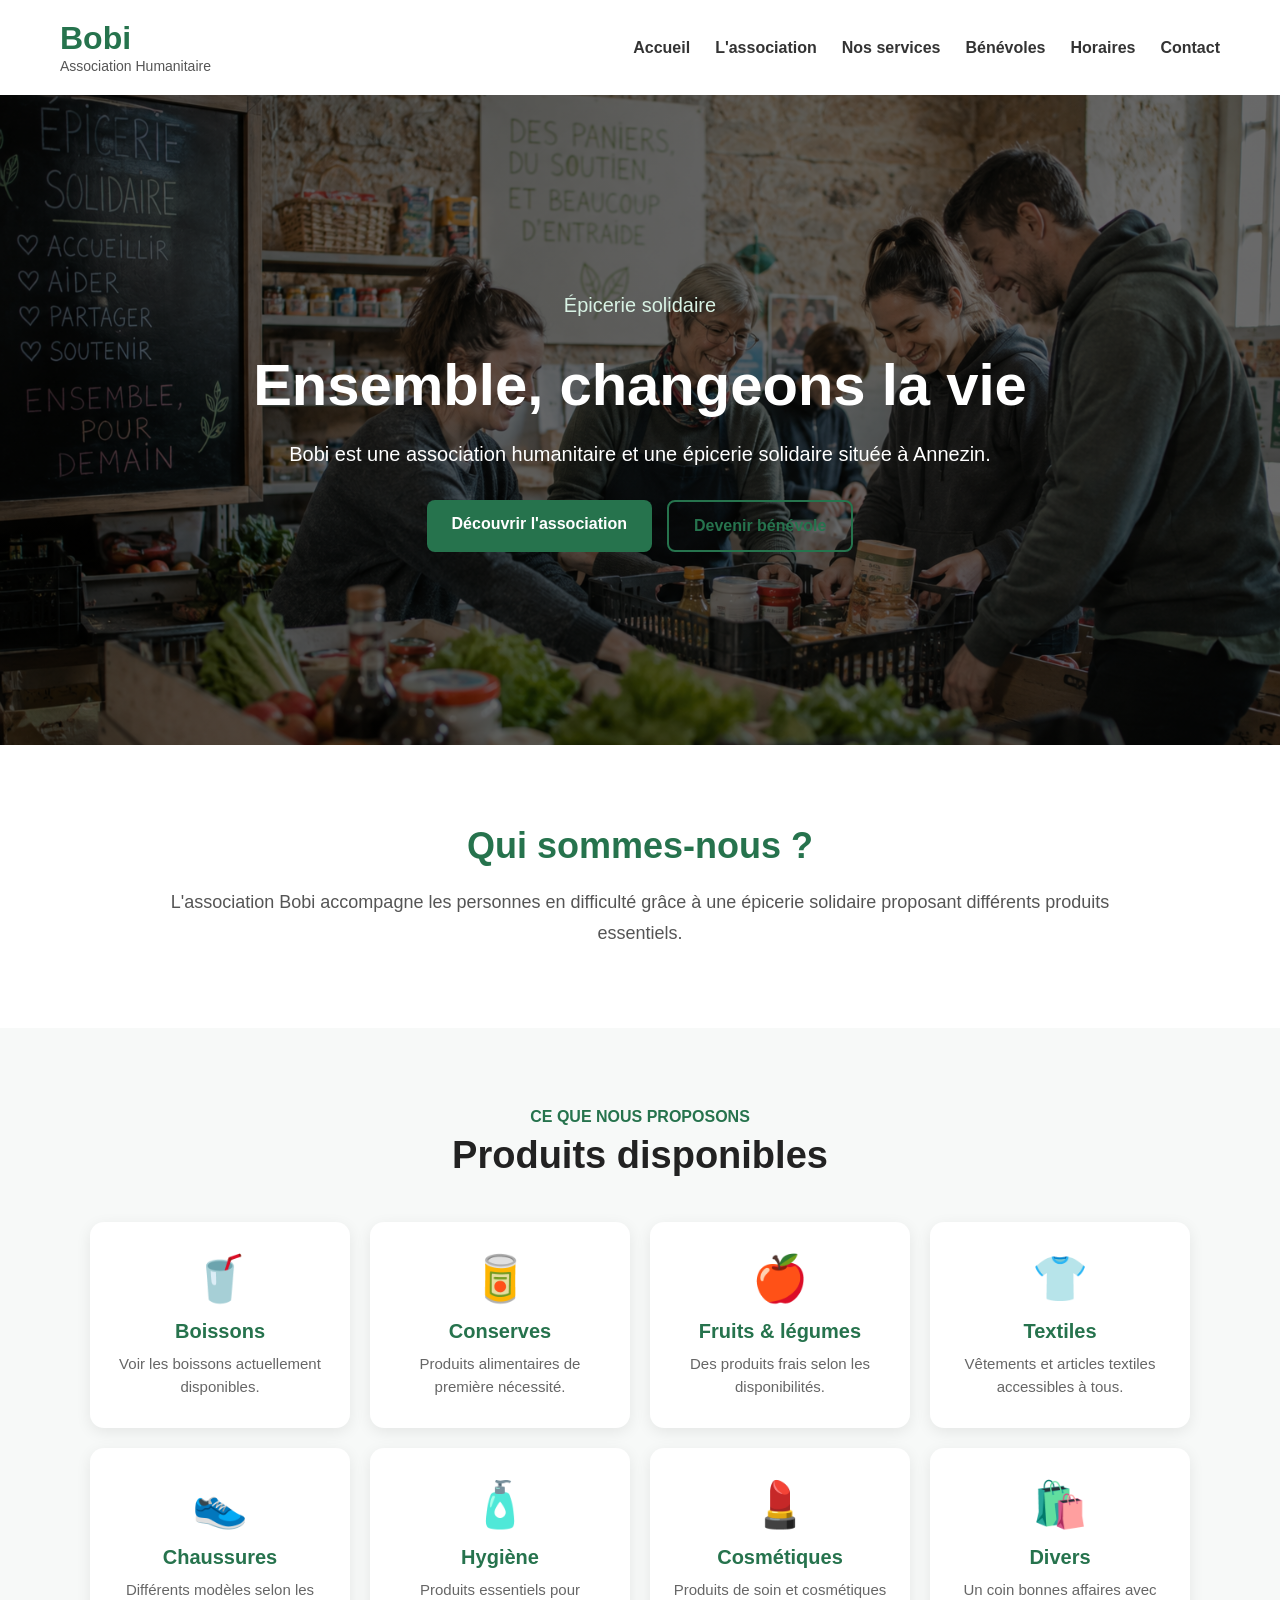
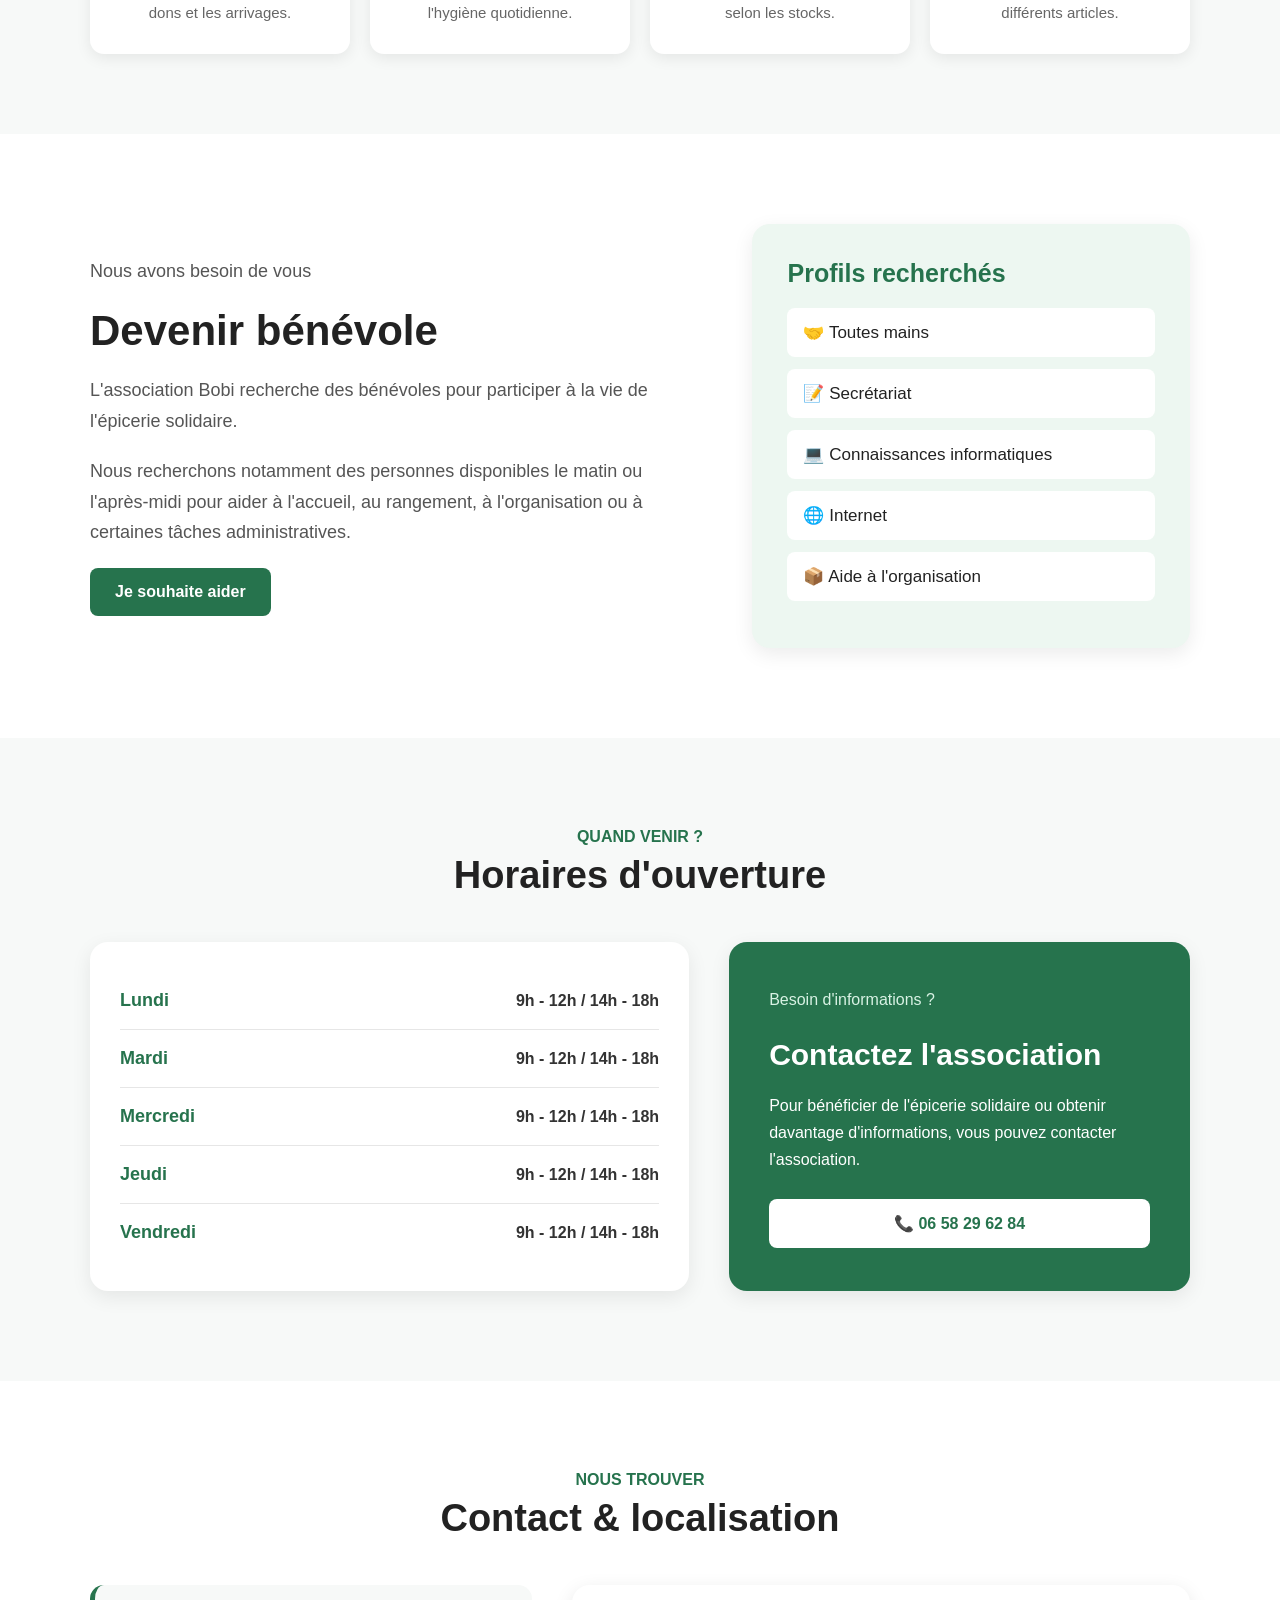
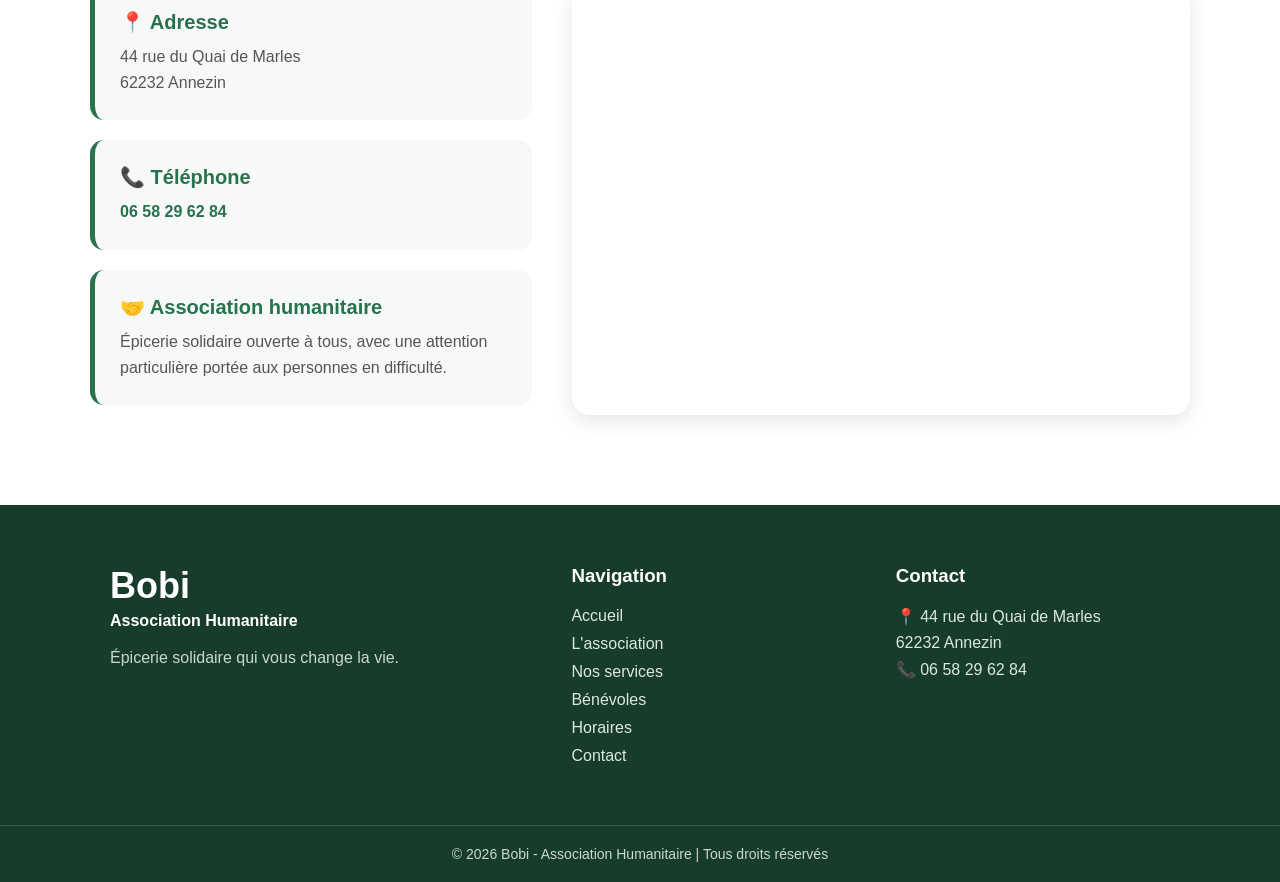
==== index.html @ 89bdec0e "Premiere version du site Bobi" ====
<!DOCTYPE html>
<html lang="fr">

<head>
    <meta charset="UTF-8">
    <meta name="viewport" content="width=device-width, initial-scale=1.0">

    <title>Bobi - Association Humanitaire</title>

    <link rel="stylesheet" href="style.css">
</head>

<body>

    <!-- BARRE DE NAVIGATION -->
    <header>

        <nav class="navbar">

    <div class="logo">
        <h1>Bobi</h1>
        <span>Association Humanitaire</span>
    </div>

    <button class="menu-toggle" id="menu-toggle">
        ☰
    </button>

    <ul class="nav-links" id="nav-links">
        <li><a href="#accueil">Accueil</a></li>
        <li><a href="#association">L'association</a></li>
        <li><a href="#services">Nos services</a></li>
        <li><a href="#benevoles">Bénévoles</a></li>
        <li><a href="#horaires">Horaires</a></li>
        <li><a href="#contact">Contact</a></li>
    </ul>

</nav>

    </header>


    <!-- PAGE D'ACCUEIL -->
    <section id="accueil" class="hero">

        <div class="hero-content">

            <p class="petit-titre">
                Épicerie solidaire
            </p>

            <h2>
                Ensemble, changeons la vie
            </h2>

            <p>
                Bobi est une association humanitaire et une épicerie solidaire
                située à Annezin.
            </p>

            <div class="hero-buttons">

                <a href="#association" class="btn btn-primary">
                    Découvrir l'association
                </a>

                <a href="#benevoles" class="btn btn-secondary">
                    Devenir bénévole
                </a>

            </div>

        </div>

    </section>


    <!-- PRESENTATION -->
    <section id="association" class="section">

        <h2>Qui sommes-nous ?</h2>

        <p>
            L'association Bobi accompagne les personnes en difficulté grâce
            à une épicerie solidaire proposant différents produits essentiels.
        </p>

    </section>
<!-- SERVICES -->
<section id="services" class="services">

    <div class="section-title">
        <p>Ce que nous proposons</p>
        <h2>Produits disponibles</h2>
    </div>

    <div class="services-grid">

        <a href="boissons.html" class="service-card service-link">
    <div class="service-icon">🥤</div>
    <h3>Boissons</h3>
    <p>Voir les boissons actuellement disponibles.</p>
</a>
        <div class="service-card">
            <div class="service-icon">🥫</div>
            <h3>Conserves</h3>
            <p>Produits alimentaires de première nécessité.</p>
        </div>

        <div class="service-card">
            <div class="service-icon">🍎</div>
            <h3>Fruits & légumes</h3>
            <p>Des produits frais selon les disponibilités.</p>
        </div>

        <div class="service-card">
            <div class="service-icon">👕</div>
            <h3>Textiles</h3>
            <p>Vêtements et articles textiles accessibles à tous.</p>
        </div>

        <div class="service-card">
            <div class="service-icon">👟</div>
            <h3>Chaussures</h3>
            <p>Différents modèles selon les dons et les arrivages.</p>
        </div>

        <div class="service-card">
            <div class="service-icon">🧴</div>
            <h3>Hygiène</h3>
            <p>Produits essentiels pour l'hygiène quotidienne.</p>
        </div>

        <div class="service-card">
            <div class="service-icon">💄</div>
            <h3>Cosmétiques</h3>
            <p>Produits de soin et cosmétiques selon les stocks.</p>
        </div>

        <div class="service-card">
            <div class="service-icon">🛍️</div>
            <h3>Divers</h3>
            <p>Un coin bonnes affaires avec différents articles.</p>
        </div>

    </div>

</section>
<!-- BENEVOLES -->
<section id="benevoles" class="benevoles">

    <div class="benevoles-content">

        <div class="benevoles-text">
            <p class="petit-titre">Nous avons besoin de vous</p>

            <h2>Devenir bénévole</h2>

            <p>
                L'association Bobi recherche des bénévoles pour participer
                à la vie de l'épicerie solidaire.
            </p>

            <p>
                Nous recherchons notamment des personnes disponibles le matin
                ou l'après-midi pour aider à l'accueil, au rangement,
                à l'organisation ou à certaines tâches administratives.
            </p>

            <a href="#contact" class="btn btn-primary">
                Je souhaite aider
            </a>
        </div>

        <div class="benevoles-box">
            <h3>Profils recherchés</h3>

            <ul>
                <li>🤝 Toutes mains</li>
                <li>📝 Secrétariat</li>
                <li>💻 Connaissances informatiques</li>
                <li>🌐 Internet</li>
                <li>📦 Aide à l'organisation</li>
            </ul>
        </div>

    </div>

</section>
<!-- HORAIRES -->
<section id="horaires" class="horaires">

    <div class="section-title">
        <p>Quand venir ?</p>
        <h2>Horaires d'ouverture</h2>
    </div>

    <div class="horaires-container">

        <div class="horaires-card">

            <div class="horaire-ligne">
                <span>Lundi</span>
                <strong>9h - 12h / 14h - 18h</strong>
            </div>

            <div class="horaire-ligne">
                <span>Mardi</span>
                <strong>9h - 12h / 14h - 18h</strong>
            </div>

            <div class="horaire-ligne">
                <span>Mercredi</span>
                <strong>9h - 12h / 14h - 18h</strong>
            </div>

            <div class="horaire-ligne">
                <span>Jeudi</span>
                <strong>9h - 12h / 14h - 18h</strong>
            </div>

            <div class="horaire-ligne">
                <span>Vendredi</span>
                <strong>9h - 12h / 14h - 18h</strong>
            </div>

        </div>


        <div class="rdv-card">

            <p class="petit-titre">Besoin d'informations ?</p>

            <h3>Contactez l'association</h3>

            <p>
                Pour bénéficier de l'épicerie solidaire ou obtenir
                davantage d'informations, vous pouvez contacter l'association.
            </p>

            <a href="tel:0658296284" class="btn btn-primary">
                📞 06 58 29 62 84
            </a>

        </div>

    </div>

</section>
<!-- CONTACT / LOCALISATION -->
<section id="contact" class="contact">

    <div class="section-title">
        <p>Nous trouver</p>
        <h2>Contact & localisation</h2>
    </div>

    <div class="contact-container">

        <div class="contact-infos">

            <div class="contact-item">
                <h3>📍 Adresse</h3>
                <p>
                    44 rue du Quai de Marles<br>
                    62232 Annezin
                </p>
            </div>

            <div class="contact-item">
                <h3>📞 Téléphone</h3>
                <p>
                    <a href="tel:0658296284">
                        06 58 29 62 84
                    </a>
                </p>
            </div>

            <div class="contact-item">
                <h3>🤝 Association humanitaire</h3>
                <p>
                    Épicerie solidaire ouverte à tous,
                    avec une attention particulière portée
                    aux personnes en difficulté.
                </p>
            </div>

        </div>


        <div class="map-container">

            <iframe
                src="https://www.google.com/maps?q=44+rue+du+Quai+de+Marles+62232+Annezin&output=embed"
                width="100%"
                height="100%"
                style="border:0;"
                allowfullscreen=""
                loading="lazy">
            </iframe>

        </div>

    </div>

</section>
<!-- FOOTER -->
<footer class="footer">

    <div class="footer-container">

        <div class="footer-logo">
            <h2>Bobi</h2>
            <p>Association Humanitaire</p>
            <span>Épicerie solidaire qui vous change la vie.</span>
        </div>

        <div class="footer-links">
            <h3>Navigation</h3>

            <a href="#accueil">Accueil</a>
            <a href="#association">L'association</a>
            <a href="#services">Nos services</a>
            <a href="#benevoles">Bénévoles</a>
            <a href="#horaires">Horaires</a>
            <a href="#contact">Contact</a>
        </div>

        <div class="footer-contact">
            <h3>Contact</h3>

            <p>📍 44 rue du Quai de Marles</p>
            <p>62232 Annezin</p>

            <a href="tel:0658296284">
                📞 06 58 29 62 84
            </a>
        </div>

    </div>

    <div class="footer-bottom">
        <p>© 2026 Bobi - Association Humanitaire | Tous droits réservés</p>
    </div>

</footer>

    <script src="script.js"></script>

</body>

</html>
---- style.css ----
/* On retire les marges par défaut du navigateur */
* {
    margin: 0;
    padding: 0;
    box-sizing: border-box;
}


/* STYLE GENERAL */
body {
    font-family: Arial, sans-serif;
    background-color: #ffffff;
    color: #222;
}


/* =========================
   BARRE DE NAVIGATION
========================= */

header {
    background-color: white;
    box-shadow: 0 2px 10px rgba(0, 0, 0, 0.1);
}

.navbar {
    max-width: 1200px;
    margin: auto;

    display: flex;
    justify-content: space-between;
    align-items: center;

    padding: 20px;
}


/* LOGO */

.logo h1 {
    color: #26734d;
    font-size: 32px;
}

.logo span {
    font-size: 14px;
    color: #555;
}


/* MENU */

.nav-links {
    display: flex;
    list-style: none;
    gap: 25px;
}

.nav-links a {
    text-decoration: none;
    color: #333;
    font-weight: bold;
}

.nav-links a:hover {
    color: #26734d;
}


/* =========================
   ACCUEIL
========================= */

.hero {
    min-height: 650px;

    display: flex;
    justify-content: center;
    align-items: center;

    text-align: center;

    padding: 40px 20px;

    background:
        linear-gradient(
            rgba(0, 0, 0, 0.55),
            rgba(0, 0, 0, 0.55)
        ),
        url("images/accueil.jpg");

    background-size: cover;
    background-position: center;
    background-repeat: no-repeat;

    color: white;
}
.hero-content {
    max-width: 850px;
}

.hero .petit-titre {
    color: #d8f2e4;
}

.hero h2 {
    font-size: 58px;
    margin-bottom: 20px;
    color: white;
}

.hero p {
    font-size: 20px;
    line-height: 1.6;
    margin-bottom: 30px;
    color: white;
}


/* BOUTONS */

.hero-buttons {
    display: flex;
    justify-content: center;
    gap: 15px;
}

.btn {
    display: inline-block;

    padding: 15px 25px;

    text-decoration: none;

    border-radius: 8px;

    font-weight: bold;

    transition: 0.3s;
}

.btn-primary {
    background-color: #26734d;
    color: white;
}

.btn-primary:hover {
    background-color: #185236;
}

.btn-secondary {
    border: 2px solid #26734d;
    color: #26734d;
}

.btn-secondary:hover {
    background-color: #26734d;
    color: white;
}


/* =========================
   SECTIONS
========================= */

.section {
    max-width: 1000px;

    margin: auto;

    padding: 80px 20px;

    text-align: center;
}

.section h2 {
    font-size: 36px;

    color: #26734d;

    margin-bottom: 20px;
}

.section p {
    font-size: 18px;

    line-height: 1.7;

    color: #555;
}
/* =========================
   SERVICES
========================= */

.services {
    background-color: #f7f9f8;
    padding: 80px 20px;
}

.section-title {
    text-align: center;
    margin-bottom: 45px;
}

.section-title p {
    color: #26734d;
    font-weight: bold;
    text-transform: uppercase;
    margin-bottom: 8px;
}

.section-title h2 {
    font-size: 38px;
    color: #222;
}

.services-grid {
    max-width: 1100px;
    margin: auto;

    display: grid;
    grid-template-columns: repeat(4, 1fr);
    gap: 20px;
}

.service-card {
    background-color: white;

    padding: 30px 20px;

    border-radius: 14px;

    text-align: center;

    box-shadow: 0 4px 15px rgba(0, 0, 0, 0.08);

    transition: 0.3s;
}

.service-card:hover {
    transform: translateY(-8px);
    box-shadow: 0 8px 22px rgba(0, 0, 0, 0.12);
}

.service-icon {
    font-size: 45px;
    margin-bottom: 15px;
}

.service-card h3 {
    color: #26734d;
    margin-bottom: 10px;
    font-size: 20px;
}

.service-card p {
    color: #666;
    line-height: 1.5;
    font-size: 15px;
}
/* =========================
   BENEVOLES
========================= */

.benevoles {
    padding: 90px 20px;
    background-color: #ffffff;
}

.benevoles-content {
    max-width: 1100px;
    margin: auto;

    display: grid;
    grid-template-columns: 1.4fr 1fr;
    gap: 50px;

    align-items: center;
}

.benevoles-text h2 {
    font-size: 42px;
    color: #222;

    margin-bottom: 20px;
}

.benevoles-text p {
    color: #555;
    font-size: 18px;
    line-height: 1.7;

    margin-bottom: 20px;
}

.benevoles-box {
    background-color: #edf7f1;

    padding: 35px;

    border-radius: 18px;

    box-shadow: 0 6px 20px rgba(0, 0, 0, 0.08);
}

.benevoles-box h3 {
    color: #26734d;
    font-size: 25px;

    margin-bottom: 20px;
}

.benevoles-box ul {
    list-style: none;
}

.benevoles-box li {
    background-color: white;

    padding: 14px 16px;

    margin-bottom: 12px;

    border-radius: 8px;

    font-size: 17px;
}
/* =========================
   HORAIRES
========================= */

.horaires {
    padding: 90px 20px;
    background-color: #f7f9f8;
}

.horaires-container {
    max-width: 1100px;
    margin: auto;

    display: grid;
    grid-template-columns: 1.3fr 1fr;
    gap: 40px;

    align-items: stretch;
}

.horaires-card {
    background-color: white;
    border-radius: 18px;
    padding: 30px;

    box-shadow: 0 6px 20px rgba(0, 0, 0, 0.08);
}

.horaire-ligne {
    display: flex;
    justify-content: space-between;
    align-items: center;

    padding: 18px 0;

    border-bottom: 1px solid #e6e6e6;
}

.horaire-ligne:last-child {
    border-bottom: none;
}

.horaire-ligne span {
    color: #26734d;
    font-weight: bold;
    font-size: 18px;
}

.horaire-ligne strong {
    color: #333;
}


/* BLOC CONTACT */

.rdv-card {
    background-color: #26734d;
    color: white;

    border-radius: 18px;

    padding: 40px;

    display: flex;
    flex-direction: column;
    justify-content: center;

    box-shadow: 0 6px 20px rgba(0, 0, 0, 0.08);
}

.rdv-card .petit-titre {
    color: #d8f2e4;
}

.rdv-card h3 {
    font-size: 30px;
    margin-bottom: 20px;
}

.rdv-card p {
    line-height: 1.7;
    margin-bottom: 25px;
}

.rdv-card .btn-primary {
    background-color: white;
    color: #26734d;

    text-align: center;
}

.rdv-card .btn-primary:hover {
    background-color: #edf7f1;
}
/* =========================
   CONTACT / LOCALISATION
========================= */

.contact {
    padding: 90px 20px;
    background-color: white;
}

.contact-container {
    max-width: 1100px;
    margin: auto;

    display: grid;
    grid-template-columns: 1fr 1.4fr;
    gap: 40px;
}

.contact-infos {
    display: flex;
    flex-direction: column;
    gap: 20px;
}

.contact-item {
    background-color: #f7f9f8;

    padding: 25px;

    border-radius: 14px;

    border-left: 5px solid #26734d;
}

.contact-item h3 {
    color: #26734d;

    margin-bottom: 10px;

    font-size: 20px;
}

.contact-item p {
    color: #555;

    line-height: 1.6;
}

.contact-item a {
    color: #26734d;

    text-decoration: none;

    font-weight: bold;
}

.contact-item a:hover {
    text-decoration: underline;
}


/* CARTE GOOGLE MAPS */

.map-container {
    min-height: 430px;

    border-radius: 18px;

    overflow: hidden;

    box-shadow: 0 6px 20px rgba(0, 0, 0, 0.1);
}

.map-container iframe {
    display: block;

    width: 100%;
    height: 100%;
}
/* =========================
   FOOTER
========================= */

.footer {
    background-color: #173c2b;
    color: white;

    padding-top: 60px;
}

.footer-container {
    max-width: 1100px;
    margin: auto;

    display: grid;
    grid-template-columns: 1.5fr 1fr 1fr;
    gap: 50px;

    padding: 0 20px 50px;
}

.footer h2 {
    font-size: 36px;
    margin-bottom: 5px;
}

.footer-logo p {
    font-weight: bold;
    margin-bottom: 15px;
}

.footer-logo span {
    color: #c9d8d0;
    line-height: 1.6;
}

.footer h3 {
    margin-bottom: 20px;
}

.footer-links {
    display: flex;
    flex-direction: column;
}

.footer-links a,
.footer-contact a {
    color: #dce8e2;
    text-decoration: none;

    margin-bottom: 10px;
}

.footer-links a:hover,
.footer-contact a:hover {
    color: white;
}

.footer-contact p {
    color: #dce8e2;
    margin-bottom: 8px;
}

.footer-bottom {
    border-top: 1px solid rgba(255, 255, 255, 0.15);

    text-align: center;

    padding: 20px;

    color: #c9d8d0;

    font-size: 14px;
}
/* =========================
   RESPONSIVE TABLETTE
========================= */

@media (max-width: 900px) {

    .navbar {
        flex-direction: column;
        gap: 20px;
    }

    .nav-links {
        flex-wrap: wrap;
        justify-content: center;
    }

    .services-grid {
        grid-template-columns: repeat(2, 1fr);
    }

    .benevoles-content {
        grid-template-columns: 1fr;
    }

    .horaires-container {
        grid-template-columns: 1fr;
    }

    .contact-container {
        grid-template-columns: 1fr;
    }

    .footer-container {
        grid-template-columns: 1fr 1fr;
    }

}
/* =========================
   MENU MOBILE
========================= */

.menu-toggle {
    display: none;
    background: none;
    border: none;
    font-size: 32px;
    color: #26734d;
    cursor: pointer;
}


/* =========================
   RESPONSIVE TELEPHONE
========================= */

@media (max-width: 600px) {

    .navbar {
        padding: 15px;
        flex-direction: row;
        flex-wrap: wrap;
    }

    .logo {
        text-align: left;
    }

    .menu-toggle {
        display: block;
    }

    .nav-links {
        display: none;
        width: 100%;
        flex-direction: column;
        gap: 12px;
        background-color: white;
        padding: 20px 0;
        margin-top: 15px;
        border-top: 1px solid #eeeeee;
    }

    .nav-links.active {
        display: flex;
    }

    .nav-links li {
        text-align: center;
    }

    .nav-links a {
        display: block;
        padding: 10px;
        font-size: 14px;
    }


    /* ACCUEIL */

    .hero {
        min-height: 520px;
    }

    .hero h2 {
        font-size: 38px;
    }

    .hero p {
        font-size: 17px;
    }

    .hero-buttons {
        flex-direction: column;
    }

    .btn {
        width: 100%;
        text-align: center;
    }


    /* TITRES */

    .section-title h2 {
        font-size: 30px;
    }

    .section h2 {
        font-size: 30px;
    }


    /* SERVICES */

    .services-grid {
        grid-template-columns: 1fr;
    }


    /* BENEVOLES */

    .benevoles-text h2 {
        font-size: 32px;
    }


    /* HORAIRES */

    .horaire-ligne {
        flex-direction: column;
        align-items: flex-start;
        gap: 8px;
    }

    .horaires-card {
        padding: 20px;
    }

    .rdv-card {
        padding: 30px 20px;
    }


    /* GOOGLE MAPS */

    .map-container {
        min-height: 350px;
    }


    /* FOOTER */

    .footer-container {
        grid-template-columns: 1fr;
        text-align: center;
    }
}
.service-link {
    text-decoration: none;
    color: inherit;
    cursor: pointer;
}
/* =========================
   CATALOGUE
========================= */

.catalogue {
    min-height: 100vh;
    padding: 70px 20px;
    background-color: #f7f9f8;
}

.catalogue-intro {
    max-width: 700px;
    margin: -20px auto 50px;
    text-align: center;
    color: #666;
    font-size: 17px;
    line-height: 1.6;
}


/* GRILLE DES PRODUITS */

.produits-grid {
    max-width: 1100px;
    margin: auto;

    display: grid;
    grid-template-columns: repeat(3, 1fr);

    gap: 25px;
}


/* CARTE PRODUIT */

.produit-card {
    background-color: white;

    border-radius: 16px;

    overflow: hidden;

    box-shadow: 0 5px 18px rgba(0, 0, 0, 0.08);

    transition: 0.3s;
}

.produit-card:hover {
    transform: translateY(-6px);

    box-shadow: 0 10px 25px rgba(0, 0, 0, 0.13);
}


/* PHOTO */

.produit-card img {
    width: 100%;
    height: 260px;

    object-fit: contain;

    background: white;
}

/* INFORMATIONS */

.produit-content {
    padding: 20px;
}

.produit-content h3 {
    color: #26734d;

    font-size: 22px;

    margin-bottom: 10px;
}

.produit-description {
    color: #666;

    line-height: 1.5;

    margin-bottom: 20px;
}


/* PRIX + STOCK */

.produit-footer {
    display: flex;
    justify-content: space-between;
    align-items: center;

    gap: 10px;
}

.prix {
    font-size: 22px;
    font-weight: bold;

    color: #222;
}

.stock {
    padding: 7px 10px;

    border-radius: 20px;

    font-size: 13px;

    font-weight: bold;
}

.disponible {
    background-color: #e2f5e9;
    color: #26734d;
}


/* TELEPHONE */

@media (max-width: 800px) {

    .produits-grid {
        grid-template-columns: repeat(2, 1fr);
    }

}

@media (max-width: 550px) {

    .produits-grid {
        grid-template-columns: 1fr;
    }

}
/* =========================
   POPUP PRODUIT
========================= */

.modal-produit {
    display: none;

    position: fixed;
    top: 0;
    left: 0;

    width: 100%;
    height: 100%;

    background-color: rgba(0, 0, 0, 0.65);

    z-index: 9999;

    padding: 30px;

    overflow-y: auto;
}

/* Quand JavaScript ajoute "active", la popup apparaît */
.modal-produit.active {
    display: flex;
    justify-content: center;
    align-items: center;
}

.modal-contenu {
    position: relative;

    width: 100%;
    max-width: 900px;

    background-color: white;

    border-radius: 20px;

    padding: 30px;

    display: grid;
    grid-template-columns: 1.2fr 1fr;

    gap: 35px;

    box-shadow: 0 20px 60px rgba(0, 0, 0, 0.25);
}


/* CROIX FERMER */

.modal-fermer {
    position: absolute;

    top: 15px;
    right: 18px;

    width: 40px;
    height: 40px;

    border: none;
    border-radius: 50%;

    background-color: #f1f1f1;

    font-size: 28px;
    cursor: pointer;
}

.modal-fermer:hover {
    background-color: #e1e1e1;
}


/* GRANDE PHOTO */

.modal-image-principale {
    width: 100%;
    height: 420px;

    object-fit: contain;

    background-color: #f7f7f7;

    border-radius: 14px;
}


/* MINIATURES */

.modal-miniatures {
    display: flex;
    gap: 10px;

    margin-top: 15px;
}

.modal-miniatures img {
    width: 80px;
    height: 80px;

    object-fit: cover;

    border-radius: 10px;

    cursor: pointer;

    border: 2px solid transparent;
}

.modal-miniatures img:hover {
    border-color: #26734d;
}


/* INFOS */

.modal-infos {
    display: flex;
    flex-direction: column;

    justify-content: center;
}

.modal-infos h2 {
    font-size: 38px;

    margin-bottom: 15px;
}

.modal-description {
    color: #666;

    font-size: 18px;

    line-height: 1.6;

    margin-bottom: 25px;
}

.modal-prix {
    font-size: 30px;
    font-weight: bold;

    margin-bottom: 20px;
}


/* TELEPHONE */

@media (max-width: 700px) {

    .modal-contenu {
        grid-template-columns: 1fr;
    }

    .modal-image-principale {
        height: 300px;
    }

    .modal-produit.active {
        align-items: flex-start;
    }
}
.produits-grid {
    max-width: 1100px;
    margin: auto;

    display: grid;
    grid-template-columns: repeat(3, 1fr);
    gap: 25px;
}
.produit-card {
    background-color: white;
    border-radius: 16px;
    overflow: hidden;

    box-shadow: 0 5px 18px rgba(0, 0, 0, 0.08);

    transition: 0.3s;
}
.btn-produit {
    width: 100%;
    margin-top: 18px;
    padding: 12px 16px;

    border: none;
    border-radius: 8px;

    background-color: #26734d;
    color: white;

    font-size: 15px;
    font-weight: bold;

    cursor: pointer;
}

.btn-produit:hover {
    background-color: #185236;
}
.produit-card > img {
    width: 100%;
    height: 260px;
    object-fit: contain;
    background-color: #f7f7f7;
}
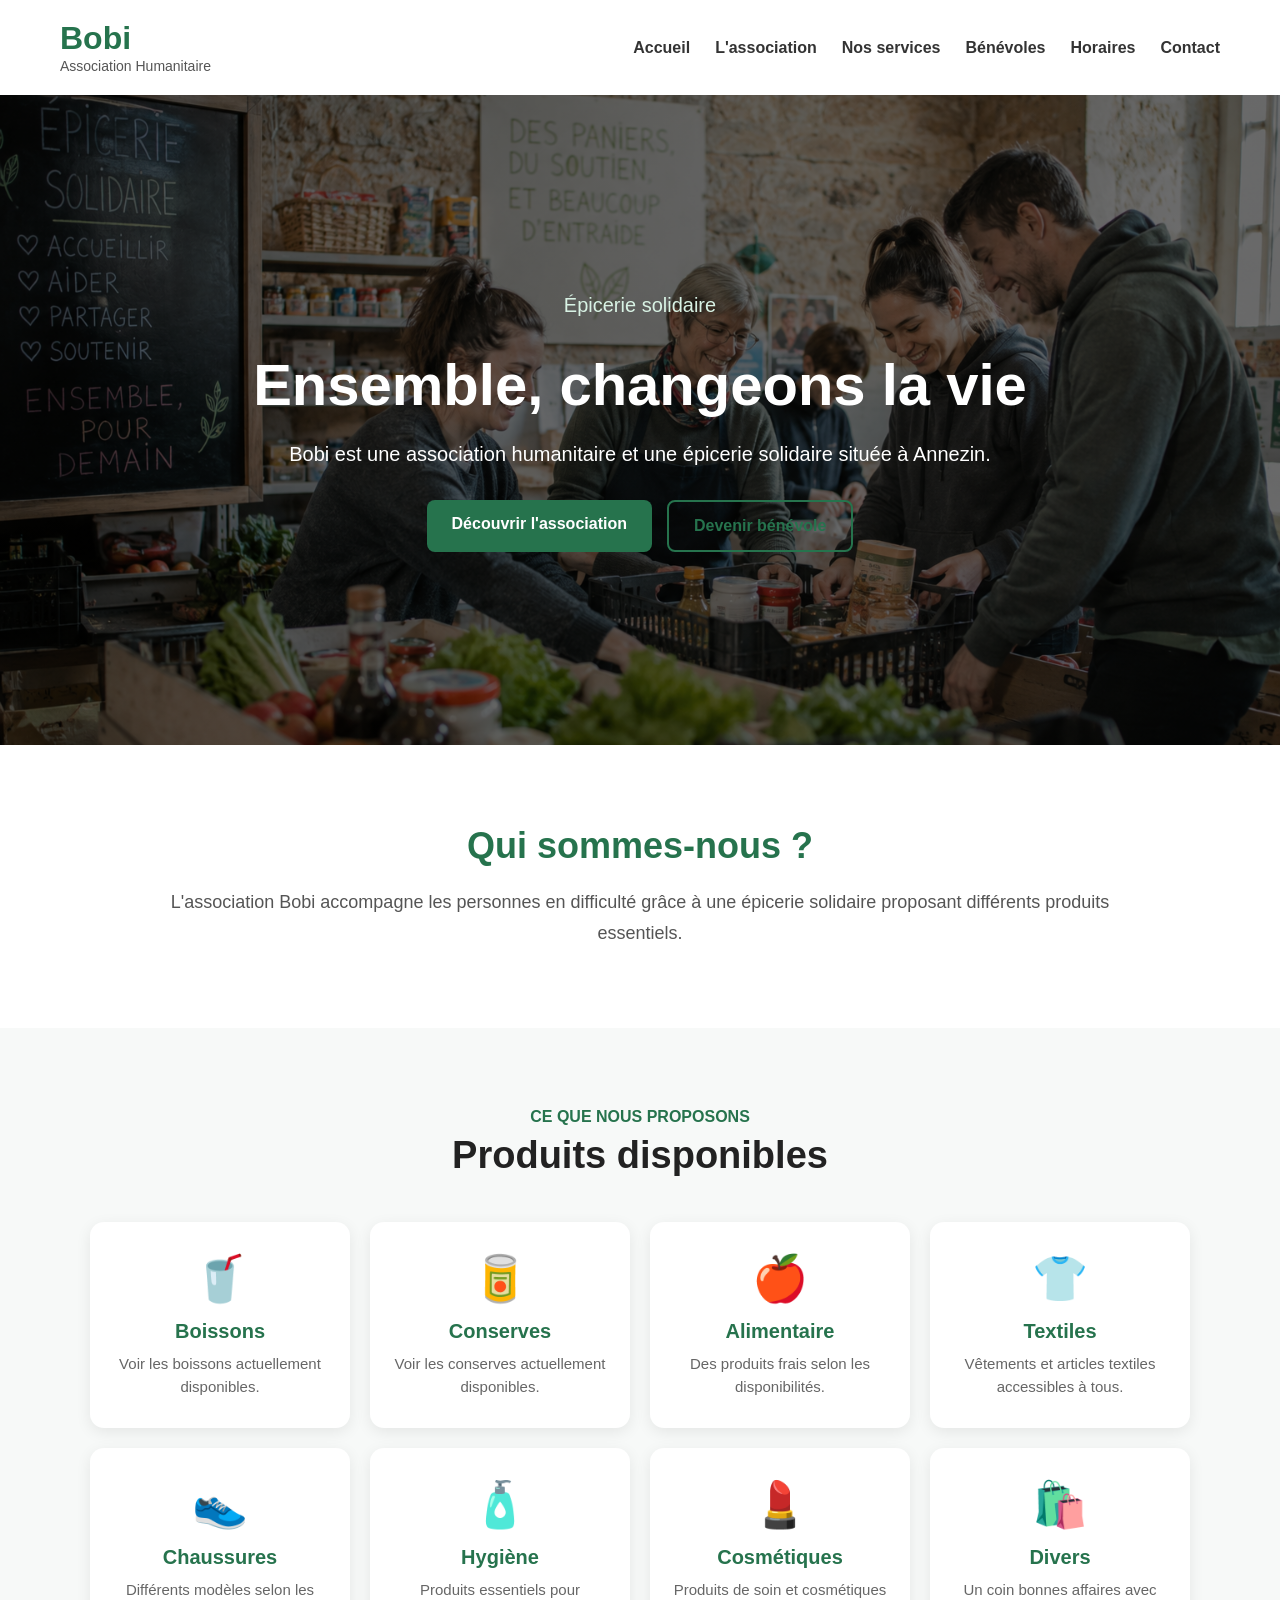
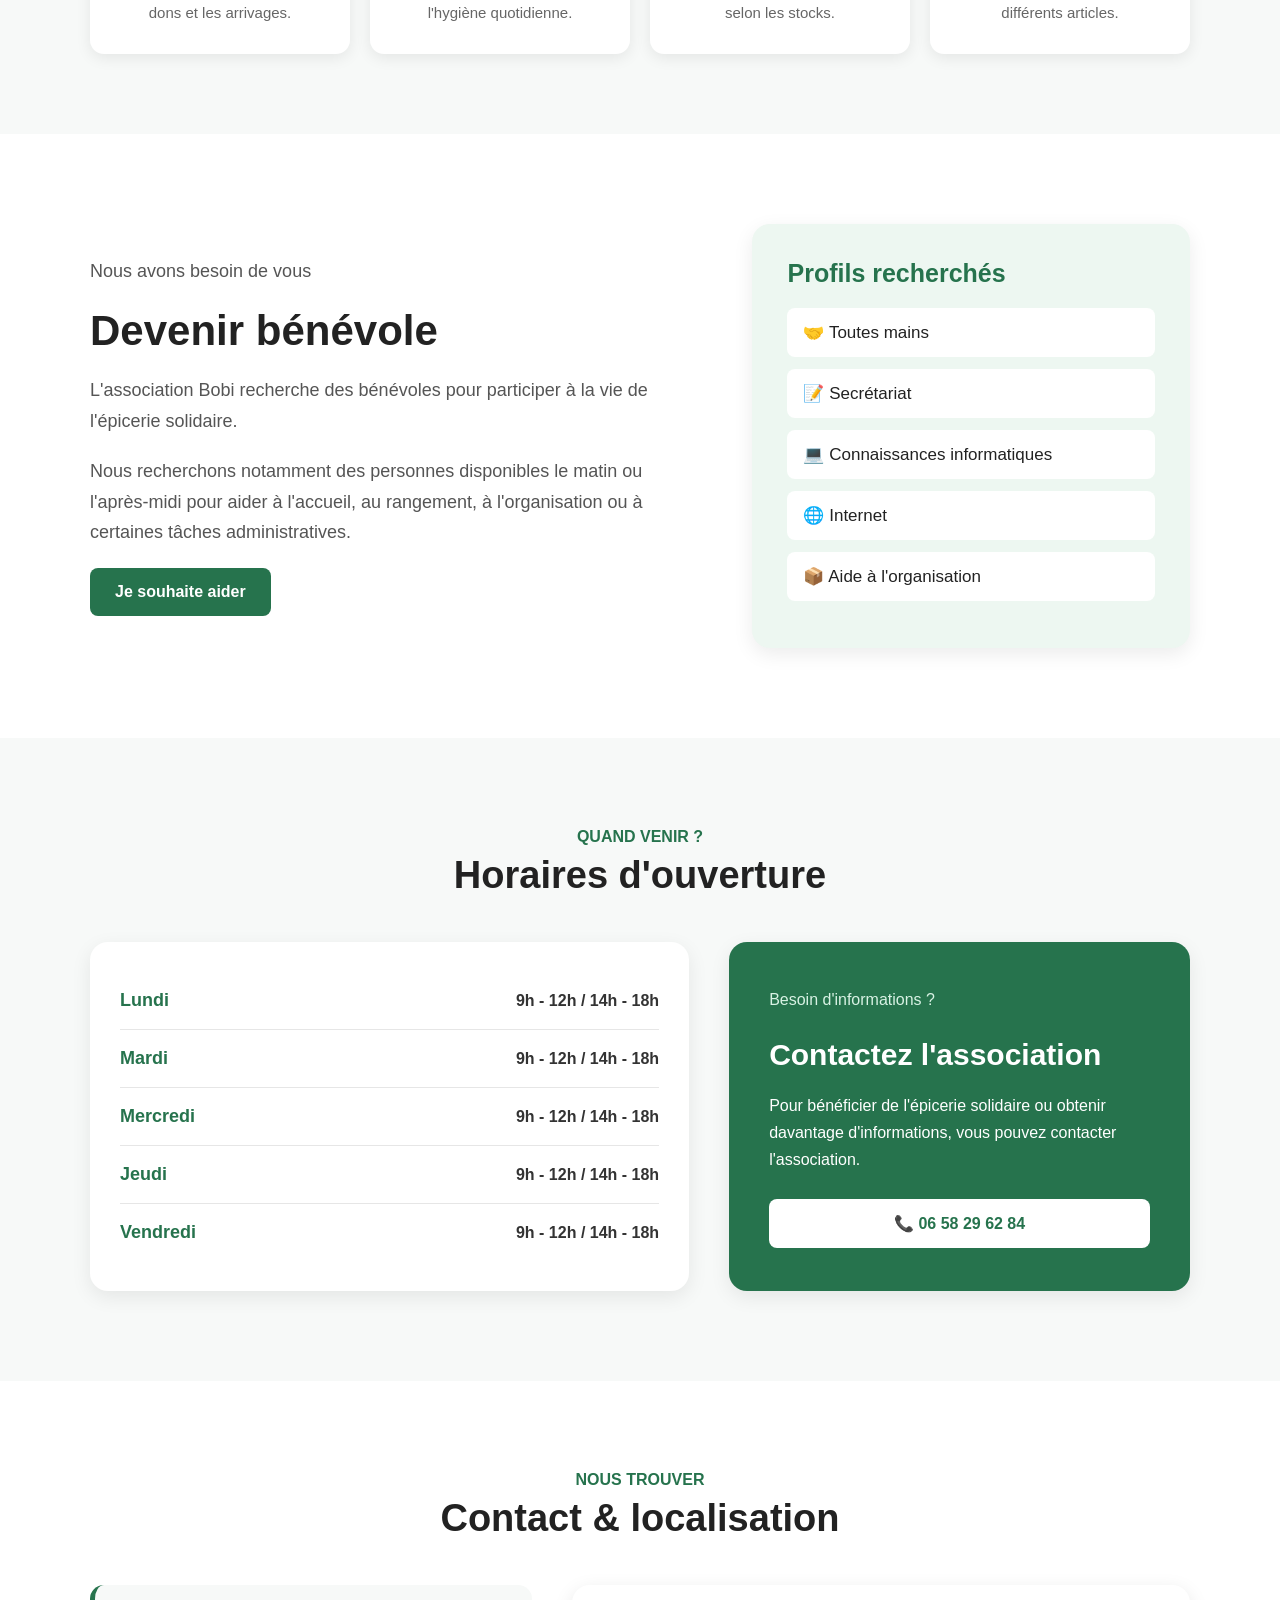
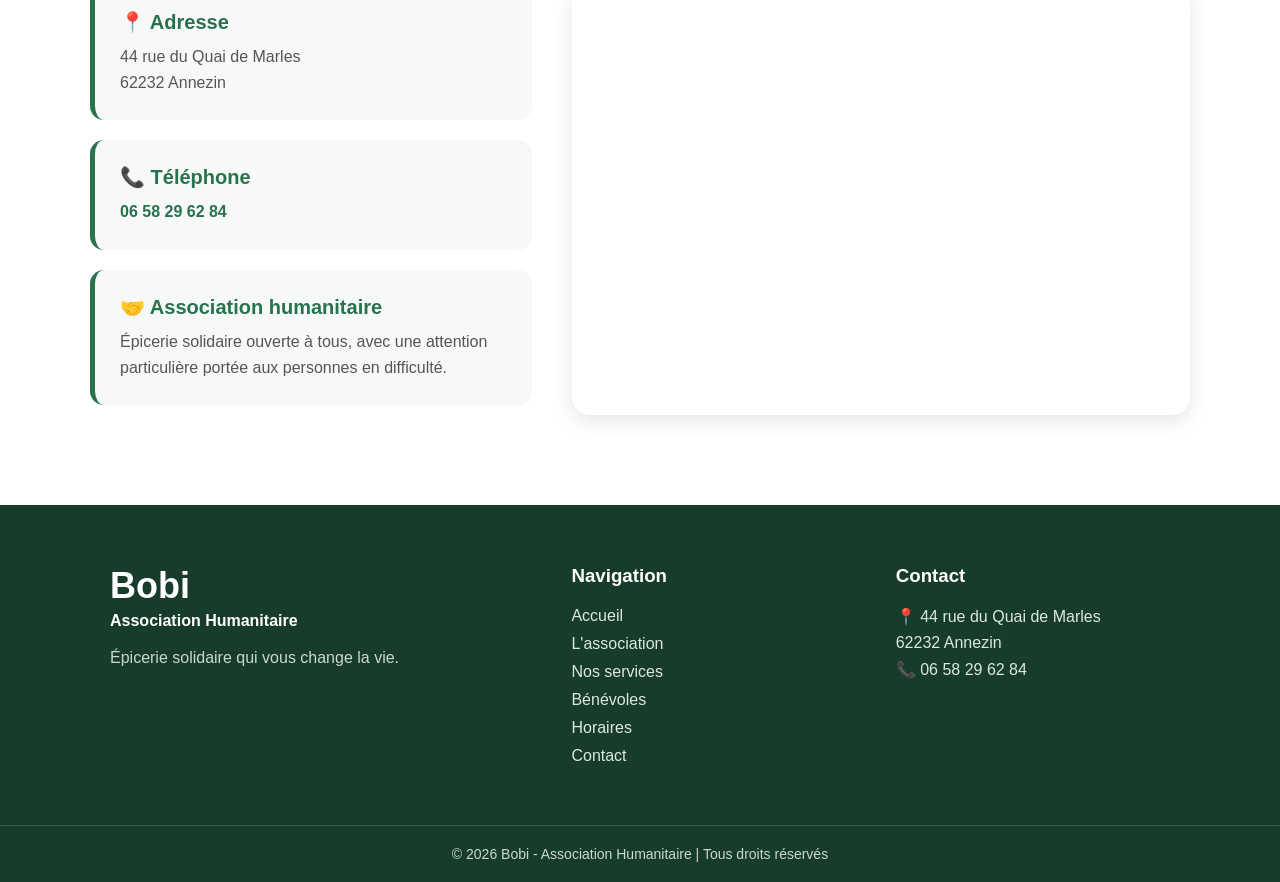
==== commit 0842373d: "Ajout des produits alimentaires" ====
--- a/index.html
+++ b/index.html
@@ -101,47 +101,47 @@
     <h3>Boissons</h3>
     <p>Voir les boissons actuellement disponibles.</p>
 </a>
-        <div class="service-card">
-            <div class="service-icon">🥫</div>
-            <h3>Conserves</h3>
-            <p>Produits alimentaires de première nécessité.</p>
-        </div>
-
-        <div class="service-card">
+        <a href="conserves.html" class="service-card service-link">
+    <div class="service-icon">🥫</div>
+    <h3>Conserves</h3>
+    <p>Voir les conserves actuellement disponibles.</p>
+</a>
+
+        <a href="fruits-legumes.html" class="service-card service-link">
             <div class="service-icon">🍎</div>
-            <h3>Fruits & légumes</h3>
+            <h3>Alimentaire</h3>
             <p>Des produits frais selon les disponibilités.</p>
-        </div>
-
-        <div class="service-card">
+        </a>
+
+        <a href="textiles.html" class="service-card service-link">
             <div class="service-icon">👕</div>
             <h3>Textiles</h3>
             <p>Vêtements et articles textiles accessibles à tous.</p>
-        </div>
-
-        <div class="service-card">
+        </a>
+
+        <a href="chaussures.html" class="service-card service-link">
             <div class="service-icon">👟</div>
             <h3>Chaussures</h3>
             <p>Différents modèles selon les dons et les arrivages.</p>
-        </div>
-
-        <div class="service-card">
+        </a>
+
+        <a href="hygiene.html" class="service-card service-link">
             <div class="service-icon">🧴</div>
             <h3>Hygiène</h3>
             <p>Produits essentiels pour l'hygiène quotidienne.</p>
-        </div>
-
-        <div class="service-card">
+        </a>
+
+        <a href="cosmetiques.html" class="service-card service-link">
             <div class="service-icon">💄</div>
             <h3>Cosmétiques</h3>
             <p>Produits de soin et cosmétiques selon les stocks.</p>
-        </div>
-
-        <div class="service-card">
+        </a>
+
+        <a href="divers.html" class="service-card service-link">
             <div class="service-icon">🛍️</div>
             <h3>Divers</h3>
             <p>Un coin bonnes affaires avec différents articles.</p>
-        </div>
+        </a>
 
     </div>
 
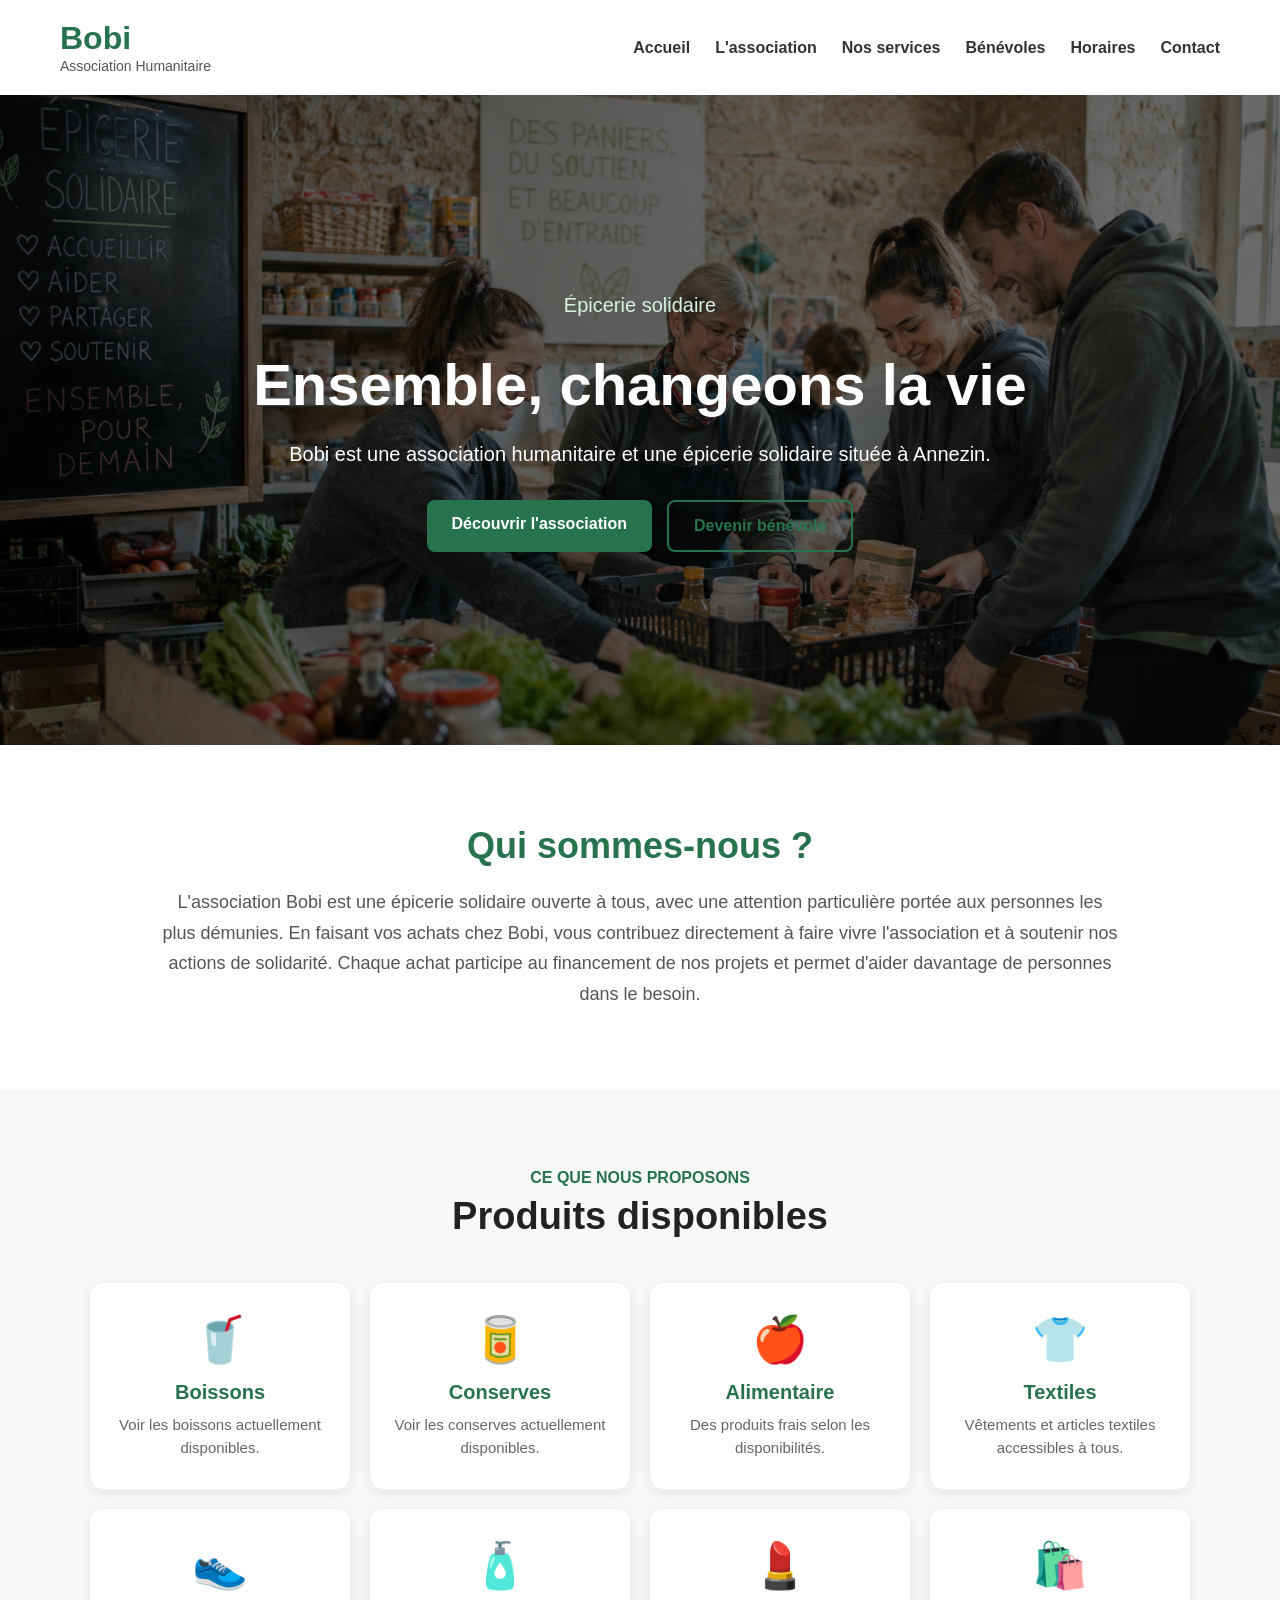
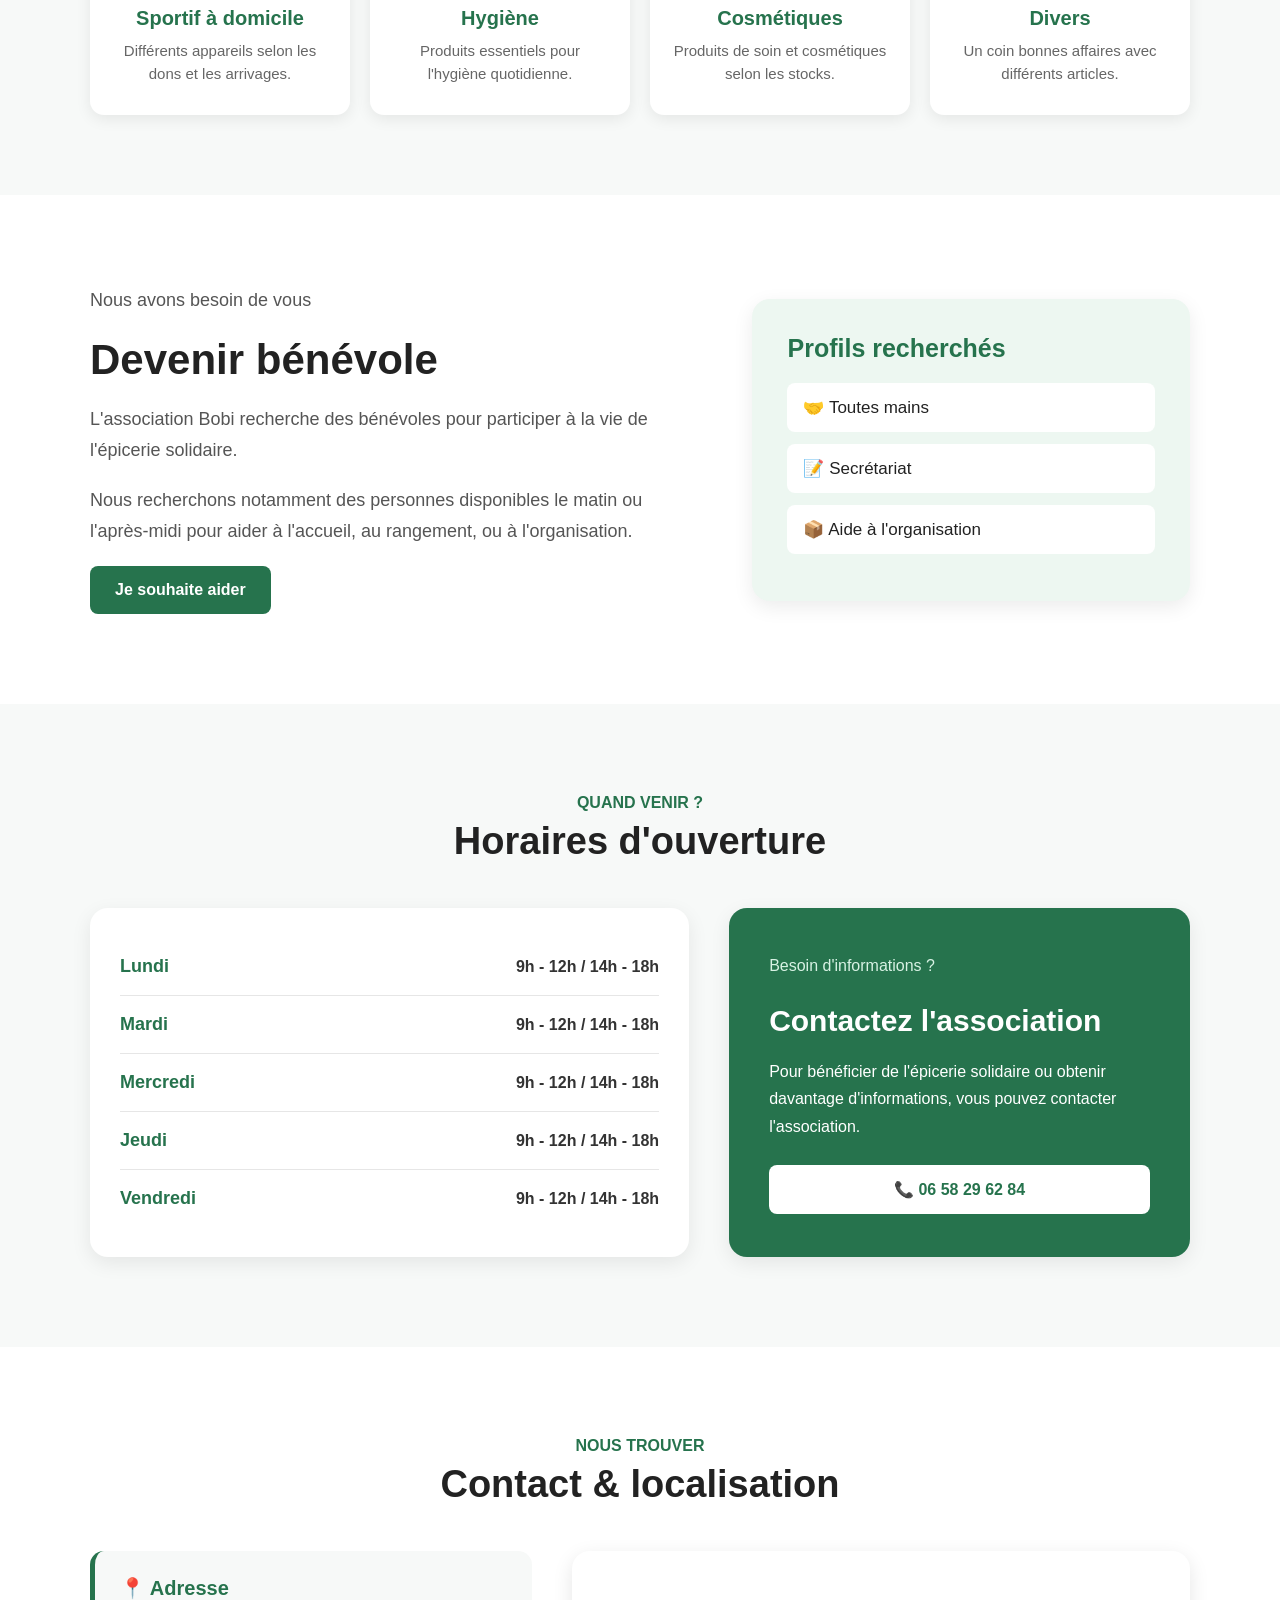
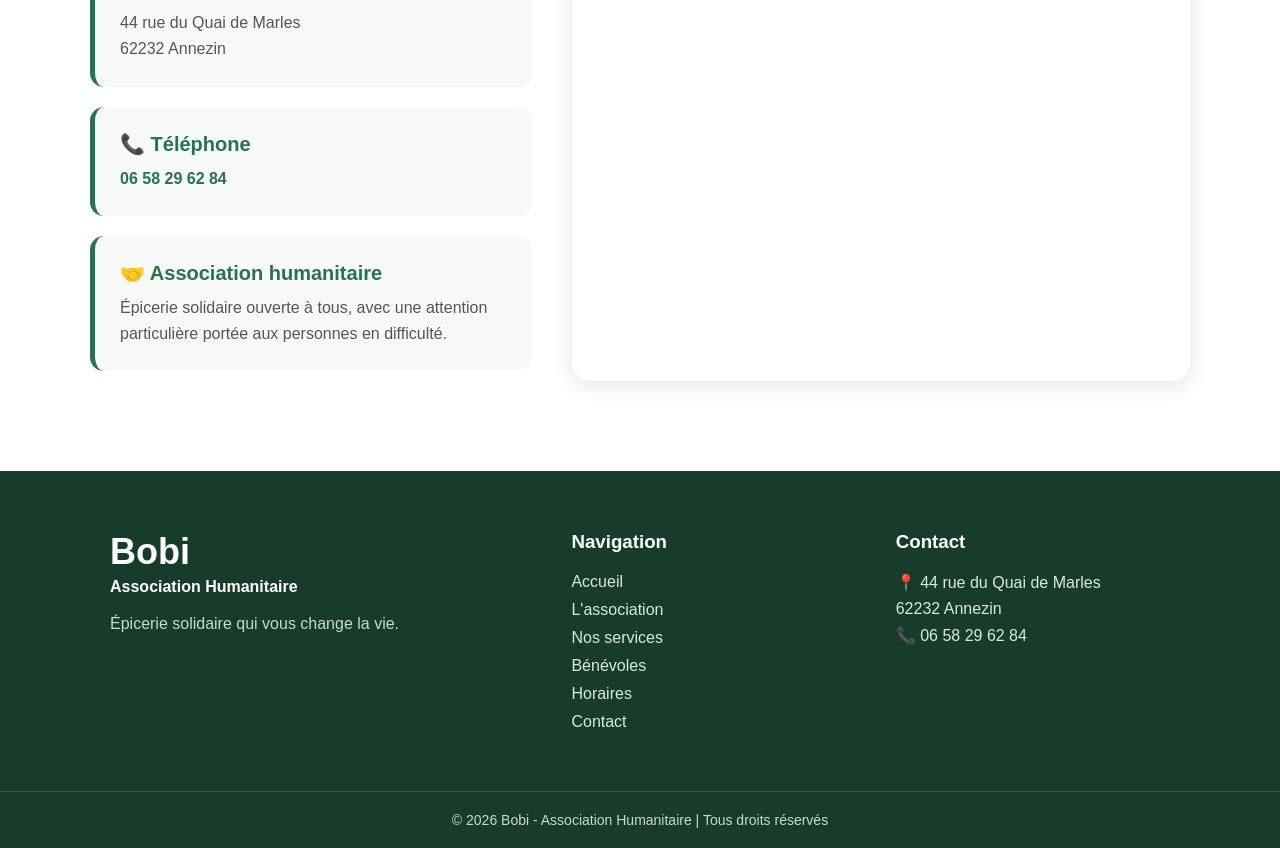
==== commit 75b818b8: "Ajout des produits alimentaires" ====
--- a/index.html
+++ b/index.html
@@ -81,8 +81,15 @@
         <h2>Qui sommes-nous ?</h2>
 
         <p>
-            L'association Bobi accompagne les personnes en difficulté grâce
-            à une épicerie solidaire proposant différents produits essentiels.
+            <p>
+L'association Bobi est une épicerie solidaire ouverte à tous, avec une
+attention particulière portée aux personnes les plus démunies.
+
+En faisant vos achats chez Bobi, vous contribuez directement à faire
+vivre l'association et à soutenir nos actions de solidarité. Chaque
+achat participe au financement de nos projets et permet d'aider
+davantage de personnes dans le besoin.
+</p>
         </p>
 
     </section>
@@ -121,8 +128,8 @@
 
         <a href="chaussures.html" class="service-card service-link">
             <div class="service-icon">👟</div>
-            <h3>Chaussures</h3>
-            <p>Différents modèles selon les dons et les arrivages.</p>
+            <h3>Sportif à domicile</h3>
+            <p>Différents appareils selon les dons et les arrivages.</p>
         </a>
 
         <a href="hygiene.html" class="service-card service-link">
@@ -164,7 +171,7 @@
             <p>
                 Nous recherchons notamment des personnes disponibles le matin
                 ou l'après-midi pour aider à l'accueil, au rangement,
-                à l'organisation ou à certaines tâches administratives.
+                ou à l'organisation.
             </p>
 
             <a href="#contact" class="btn btn-primary">
@@ -178,8 +185,6 @@
             <ul>
                 <li>🤝 Toutes mains</li>
                 <li>📝 Secrétariat</li>
-                <li>💻 Connaissances informatiques</li>
-                <li>🌐 Internet</li>
                 <li>📦 Aide à l'organisation</li>
             </ul>
         </div>
--- a/style.css
+++ b/style.css
@@ -1060,11 +1060,12 @@
     }
 }
 .produits-grid {
-    max-width: 1100px;
+    max-width: 1200px;
     margin: auto;
 
     display: grid;
-    grid-template-columns: repeat(3, 1fr);
+    grid-template-columns: repeat(auto-fit, minmax(300px, 1fr));
+
     gap: 25px;
 }
 .produit-card {
@@ -1096,9 +1097,15 @@
 .btn-produit:hover {
     background-color: #185236;
 }
-.produit-card > img {
+.produit-card img {
     width: 100%;
     height: 260px;
+
     object-fit: contain;
+
     background-color: #f7f7f7;
+
+    padding: 10px;
+
+    display: block;
 }
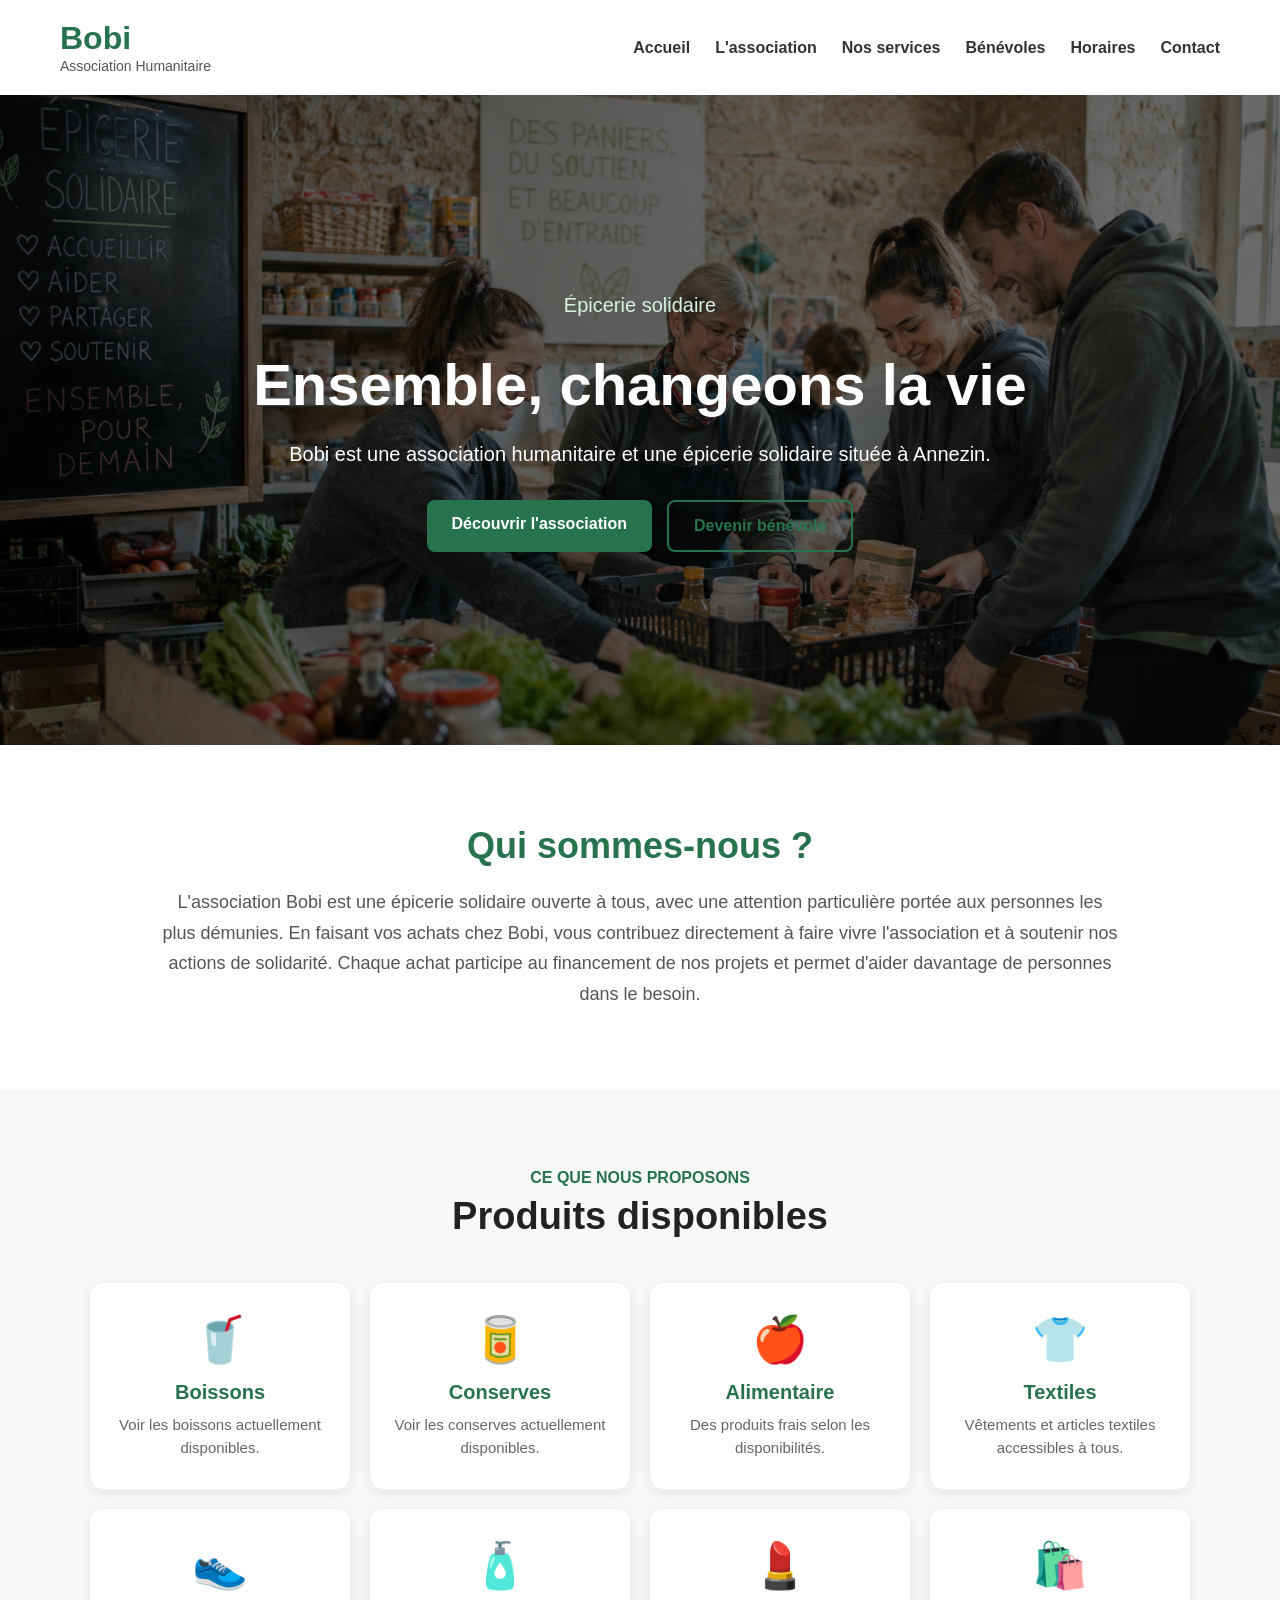
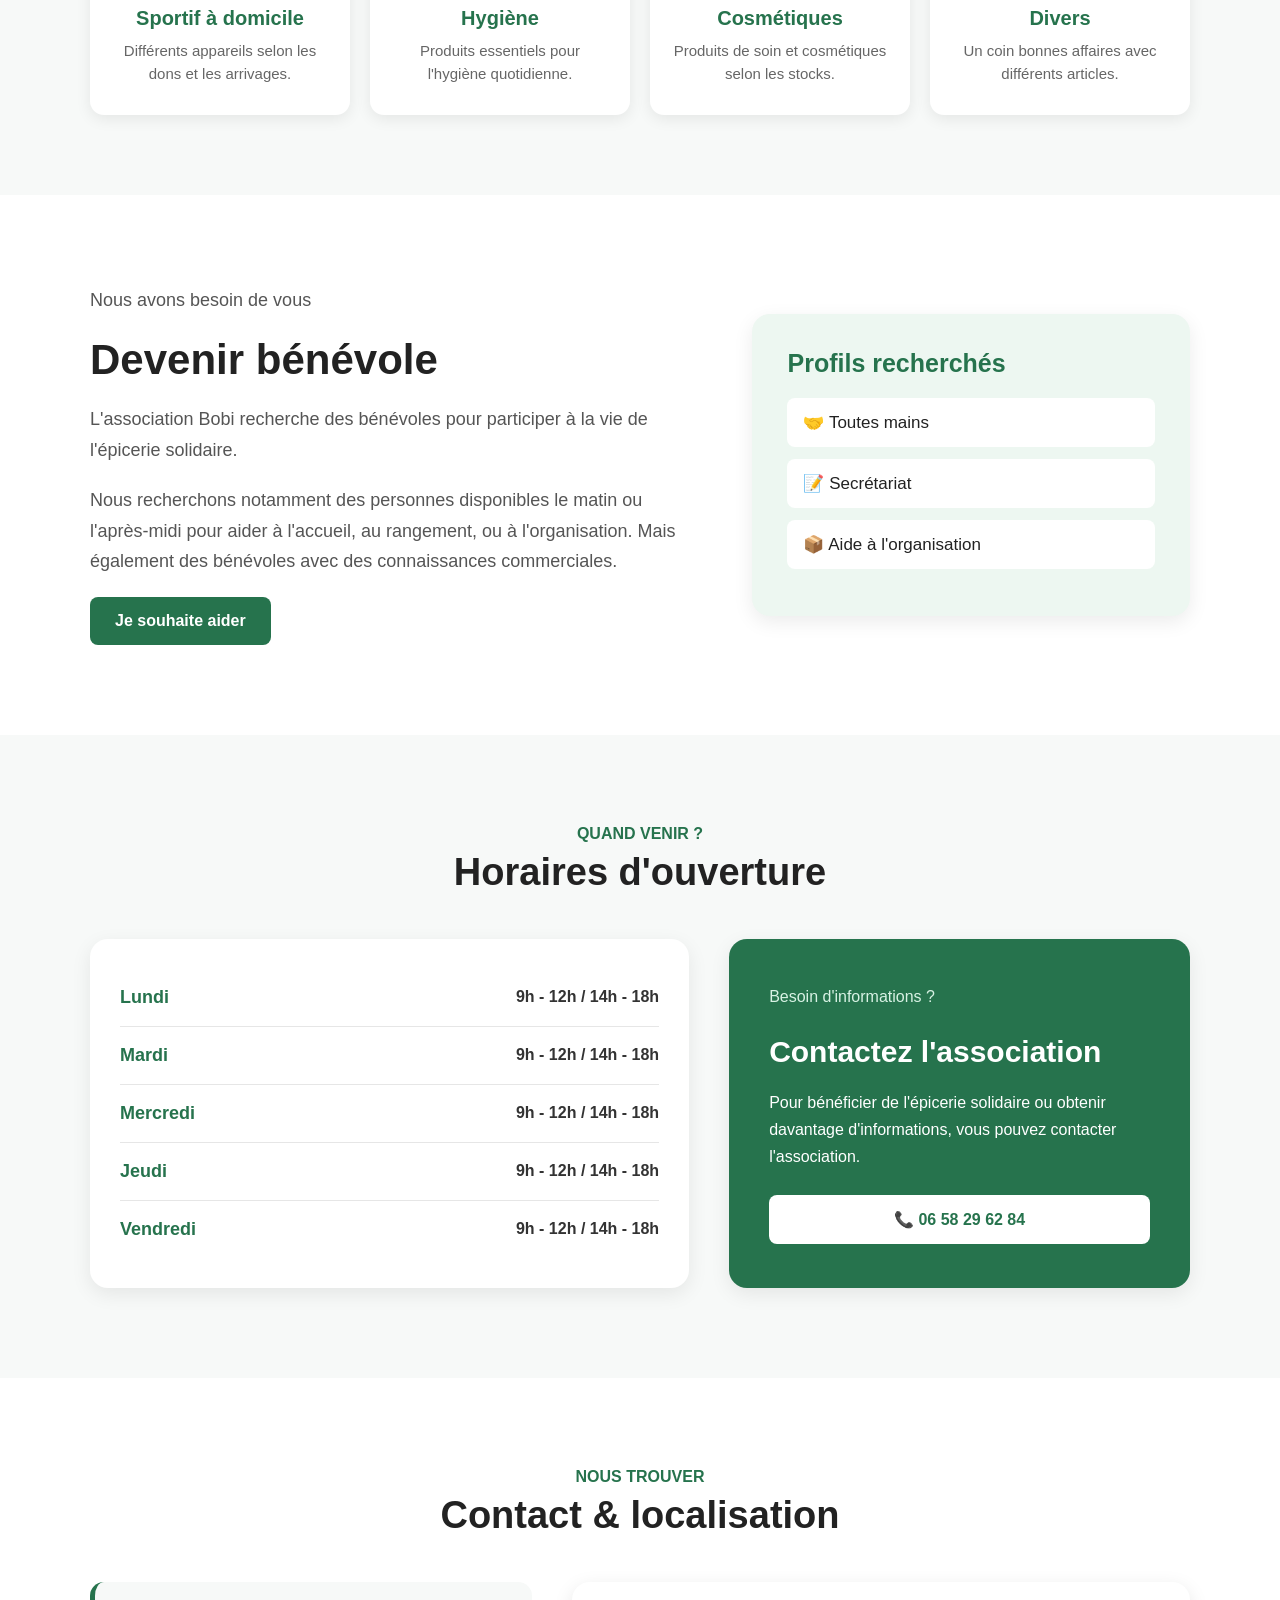
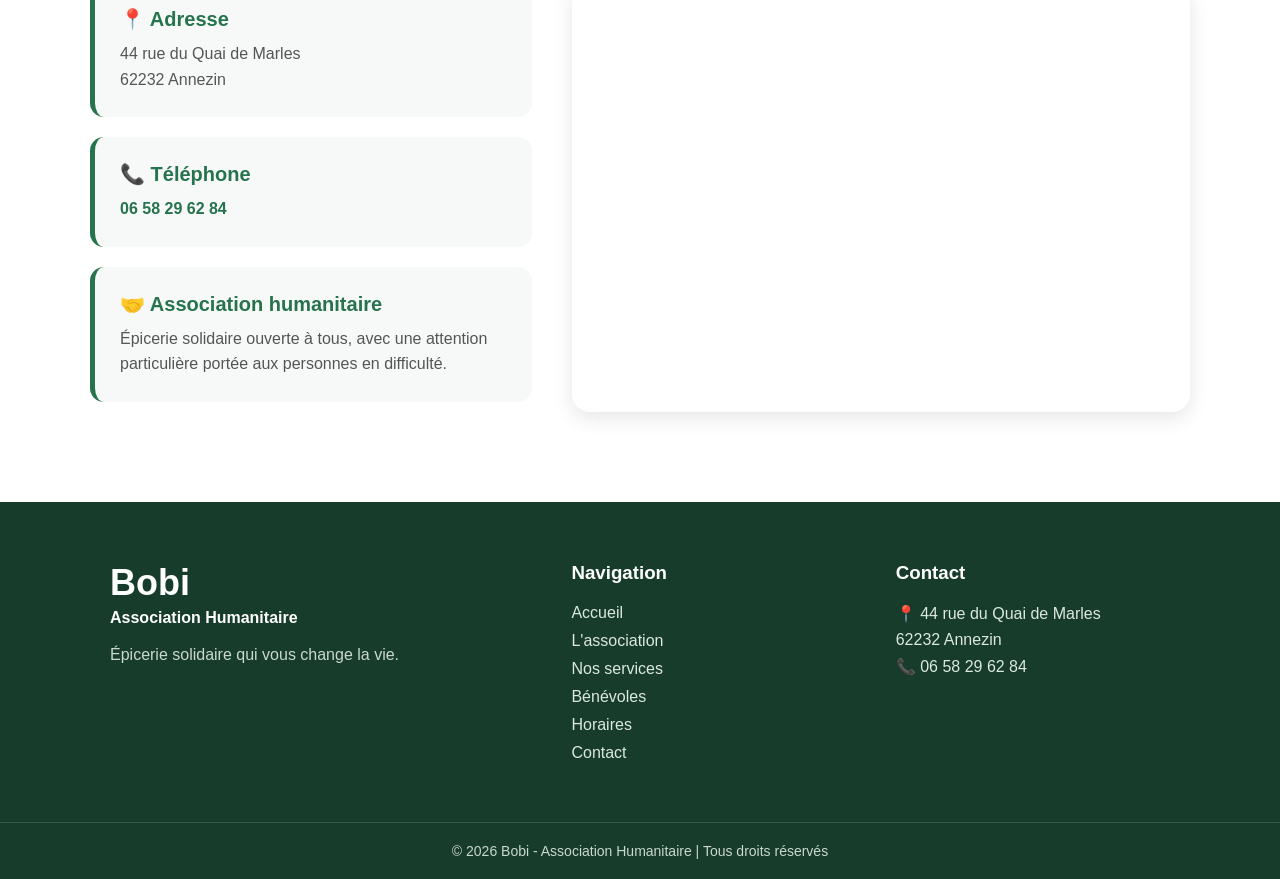
==== commit 349c2da0: "Ajout des connaissances commerciales" ====
--- a/index.html
+++ b/index.html
@@ -171,7 +171,8 @@
             <p>
                 Nous recherchons notamment des personnes disponibles le matin
                 ou l'après-midi pour aider à l'accueil, au rangement,
-                ou à l'organisation.
+                ou à l'organisation. Mais également des bénévoles
+                avec des connaissances commerciales.
             </p>
 
             <a href="#contact" class="btn btn-primary">
--- a/style.css
+++ b/style.css
@@ -1064,7 +1064,7 @@
     margin: auto;
 
     display: grid;
-    grid-template-columns: repeat(auto-fit, minmax(300px, 1fr));
+    grid-template-columns: repeat(3, 1fr);
 
     gap: 25px;
 }
@@ -1108,4 +1108,15 @@
     padding: 10px;
 
     display: block;
+}
+@media (max-width: 800px) {
+    .produits-grid {
+        grid-template-columns: repeat(2, 1fr);
+    }
+}
+
+@media (max-width: 550px) {
+    .produits-grid {
+        grid-template-columns: 1fr;
+    }
 }
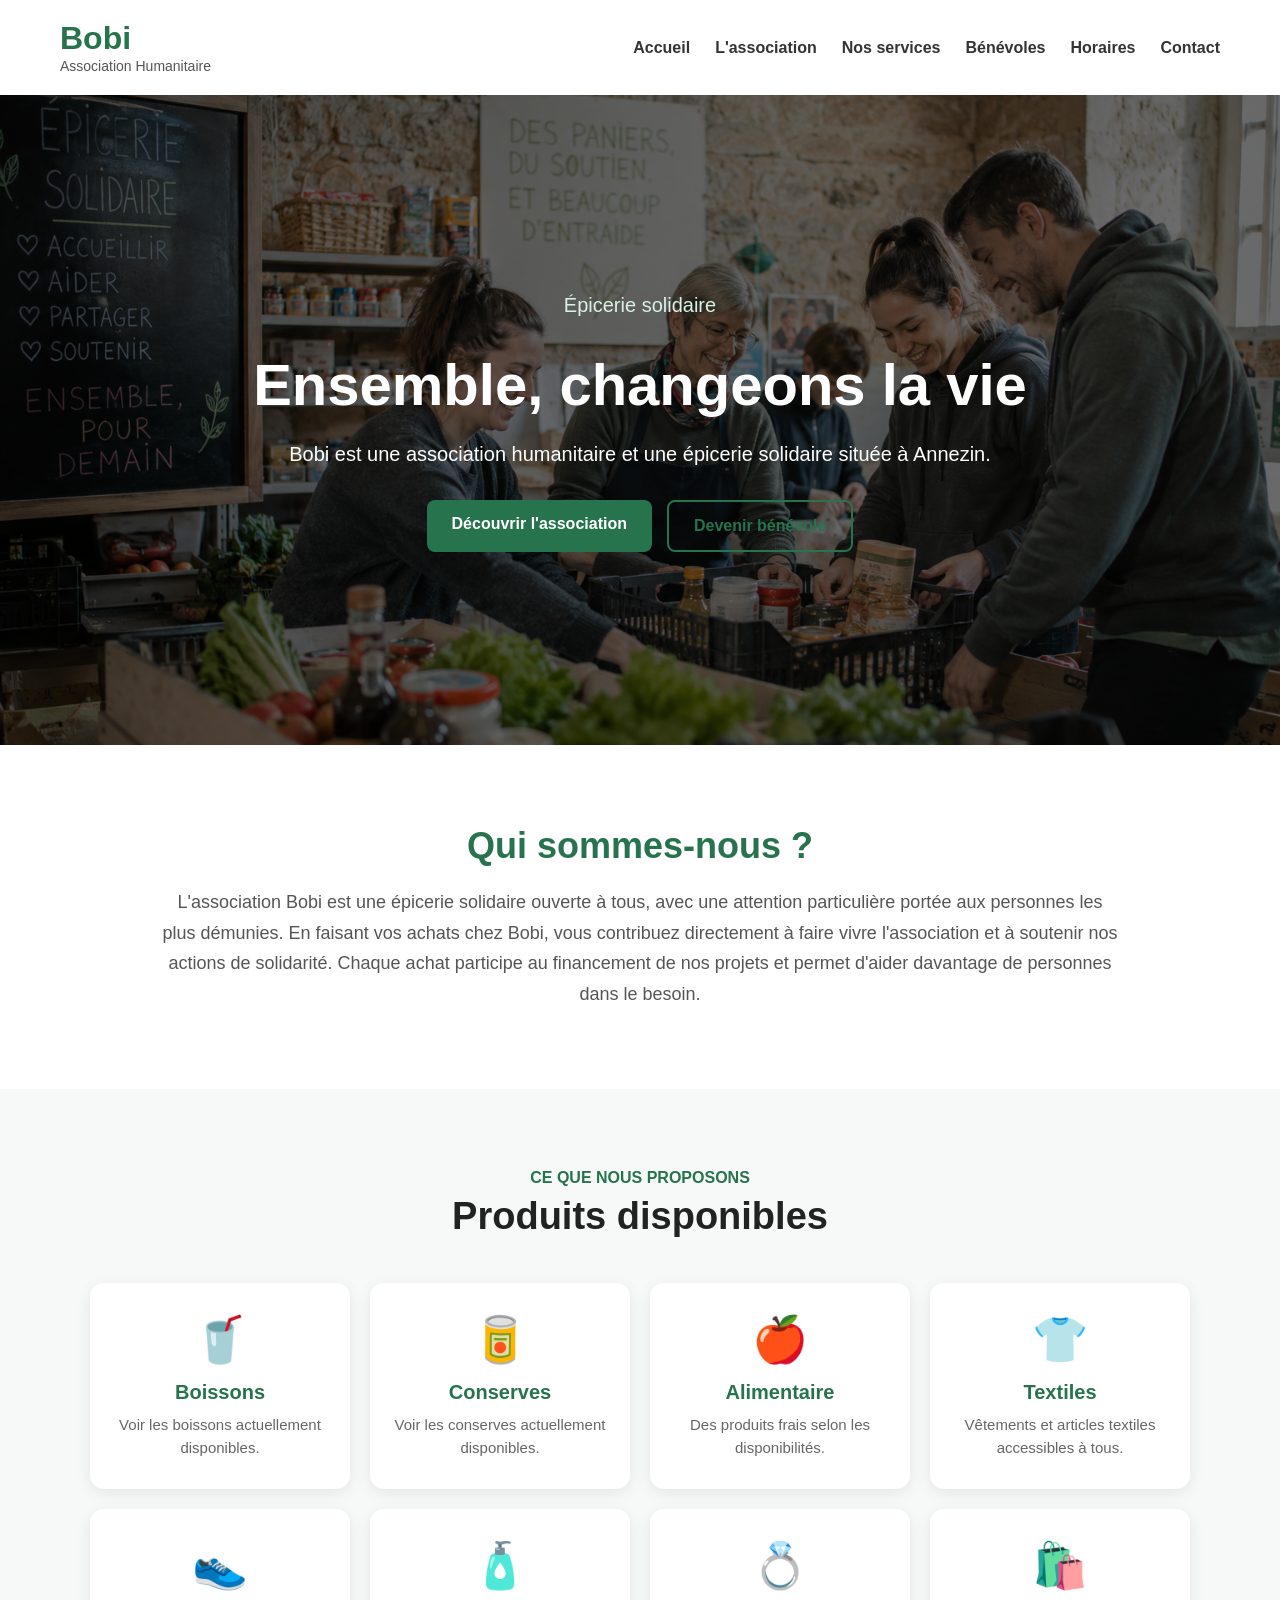
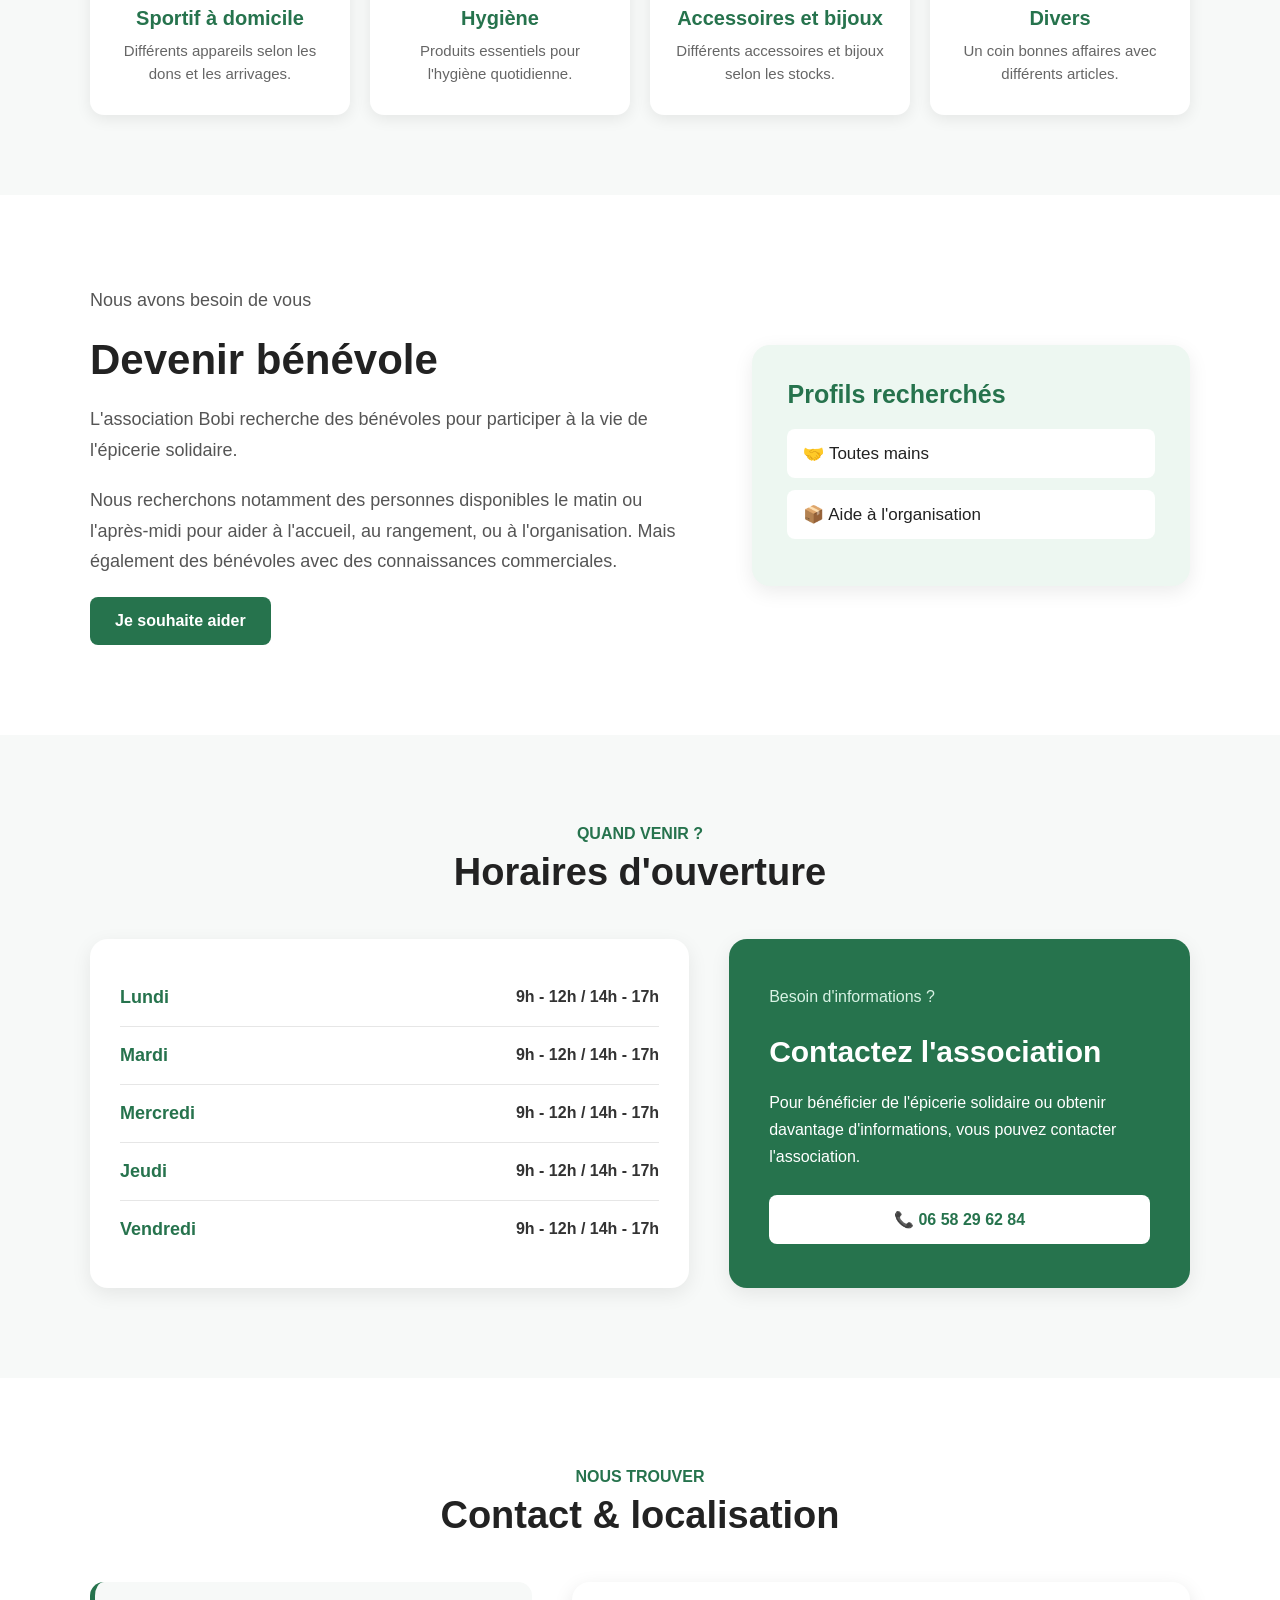
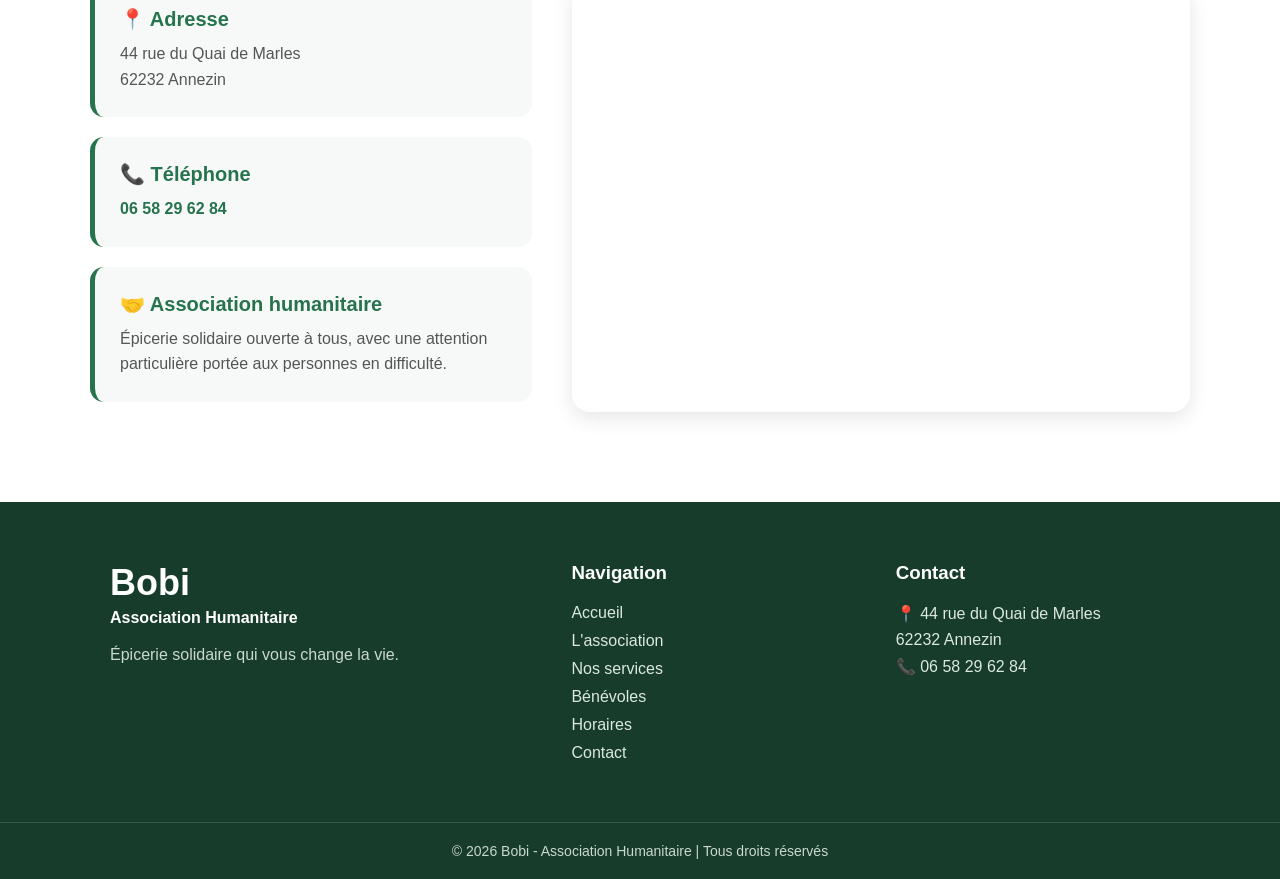
==== commit f91ad2ee: "Mise à jour du site" ====
--- a/index.html
+++ b/index.html
@@ -139,9 +139,9 @@
         </a>
 
         <a href="cosmetiques.html" class="service-card service-link">
-            <div class="service-icon">💄</div>
-            <h3>Cosmétiques</h3>
-            <p>Produits de soin et cosmétiques selon les stocks.</p>
+            <div class="service-icon">💍</div>
+            <h3>Accessoires et bijoux</h3>
+            <p>Différents accessoires et bijoux selon les stocks.</p>
         </a>
 
         <a href="divers.html" class="service-card service-link">
@@ -185,7 +185,7 @@
 
             <ul>
                 <li>🤝 Toutes mains</li>
-                <li>📝 Secrétariat</li>
+                
                 <li>📦 Aide à l'organisation</li>
             </ul>
         </div>
@@ -207,27 +207,27 @@
 
             <div class="horaire-ligne">
                 <span>Lundi</span>
-                <strong>9h - 12h / 14h - 18h</strong>
+                <strong>9h - 12h / 14h - 17h</strong>
             </div>
 
             <div class="horaire-ligne">
                 <span>Mardi</span>
-                <strong>9h - 12h / 14h - 18h</strong>
+                <strong>9h - 12h / 14h - 17h</strong>
             </div>
 
             <div class="horaire-ligne">
                 <span>Mercredi</span>
-                <strong>9h - 12h / 14h - 18h</strong>
+                <strong>9h - 12h / 14h - 17h</strong>
             </div>
 
             <div class="horaire-ligne">
                 <span>Jeudi</span>
-                <strong>9h - 12h / 14h - 18h</strong>
+                <strong>9h - 12h / 14h - 17h</strong>
             </div>
 
             <div class="horaire-ligne">
                 <span>Vendredi</span>
-                <strong>9h - 12h / 14h - 18h</strong>
+                <strong>9h - 12h / 14h - 17h</strong>
             </div>
 
         </div>
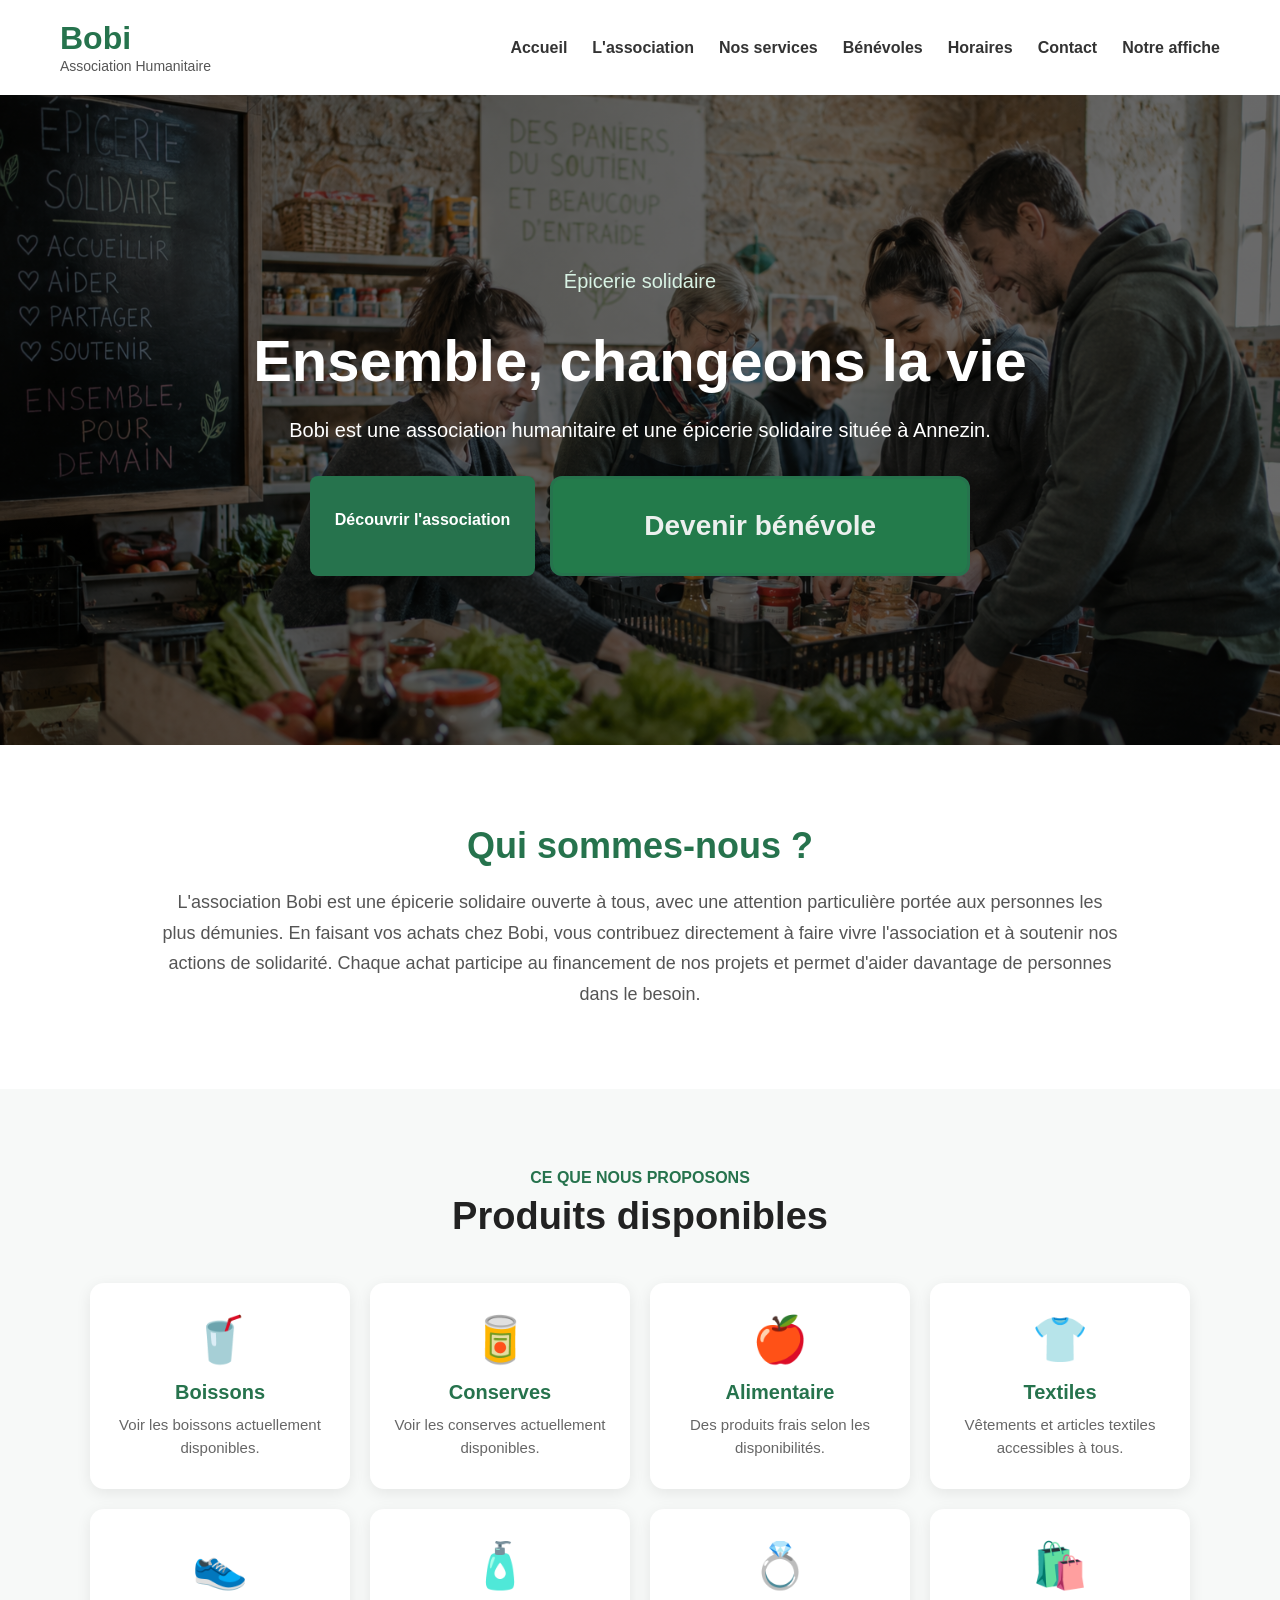
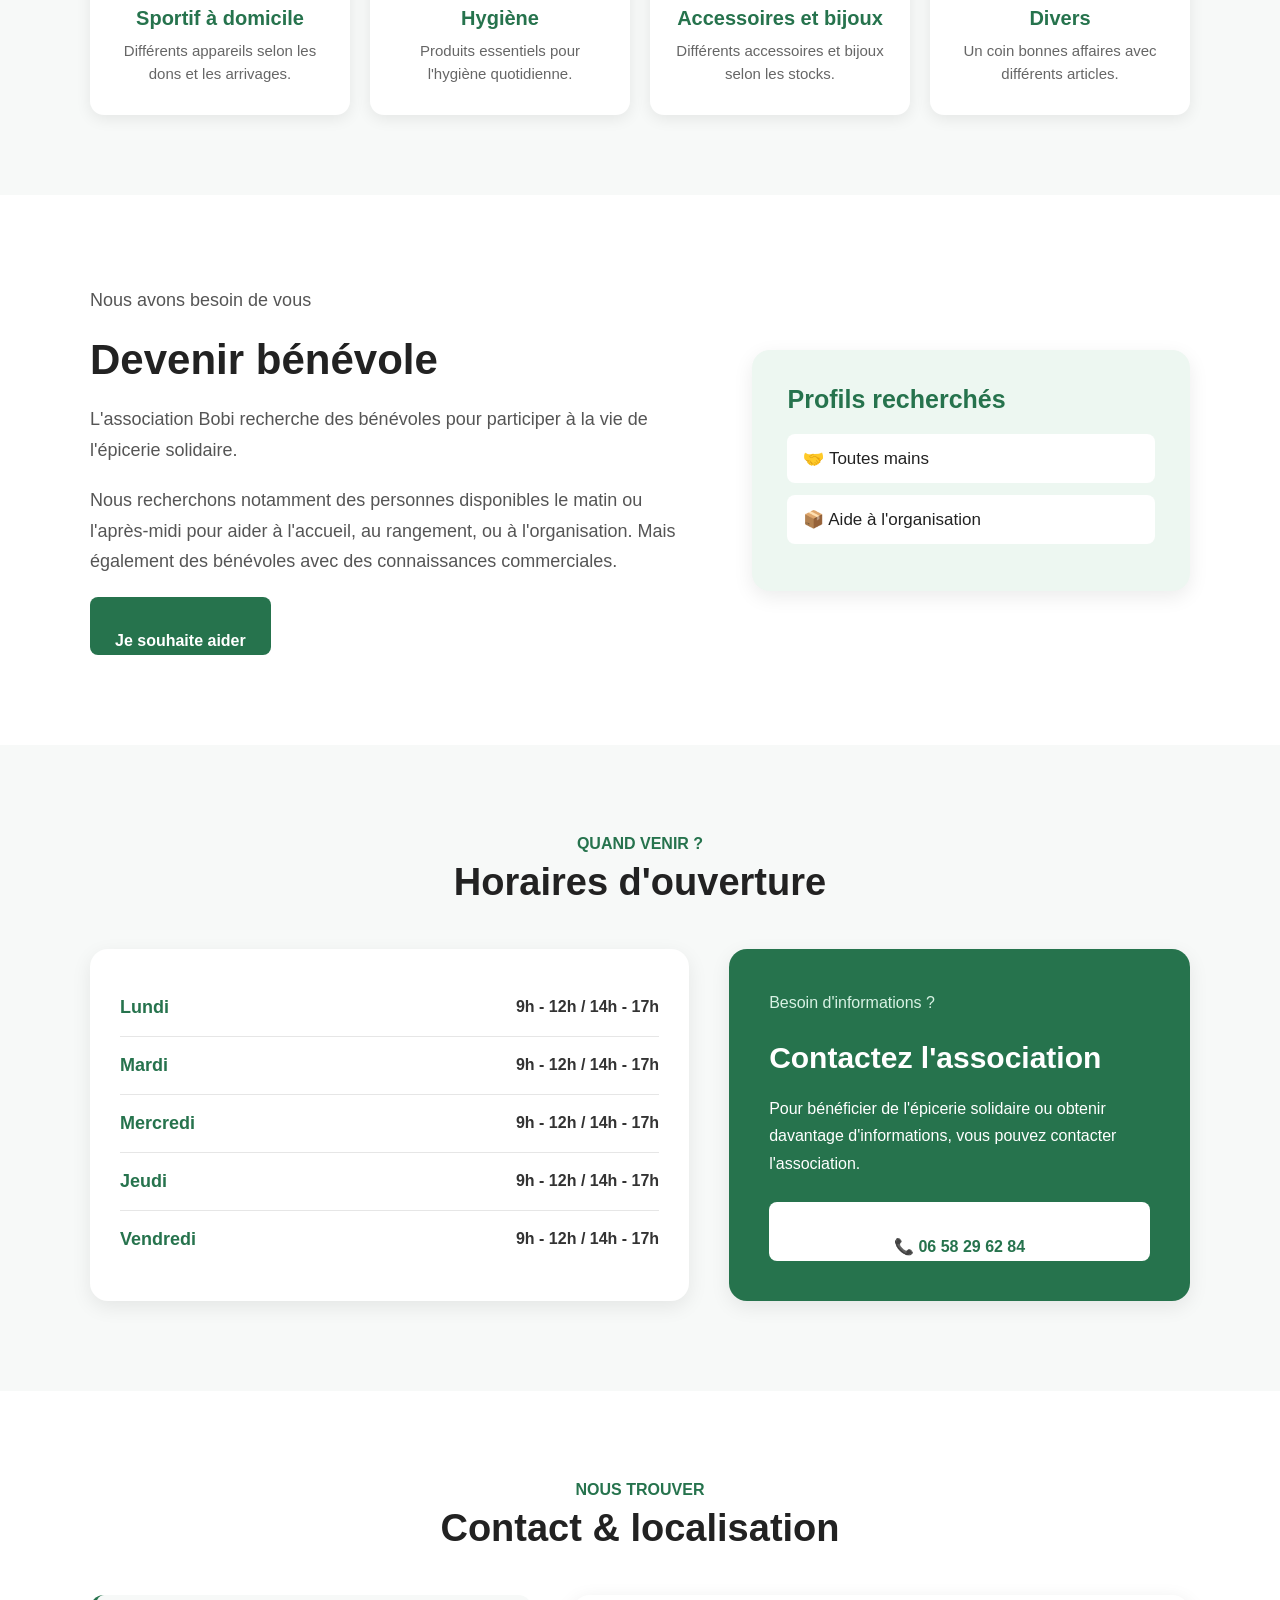
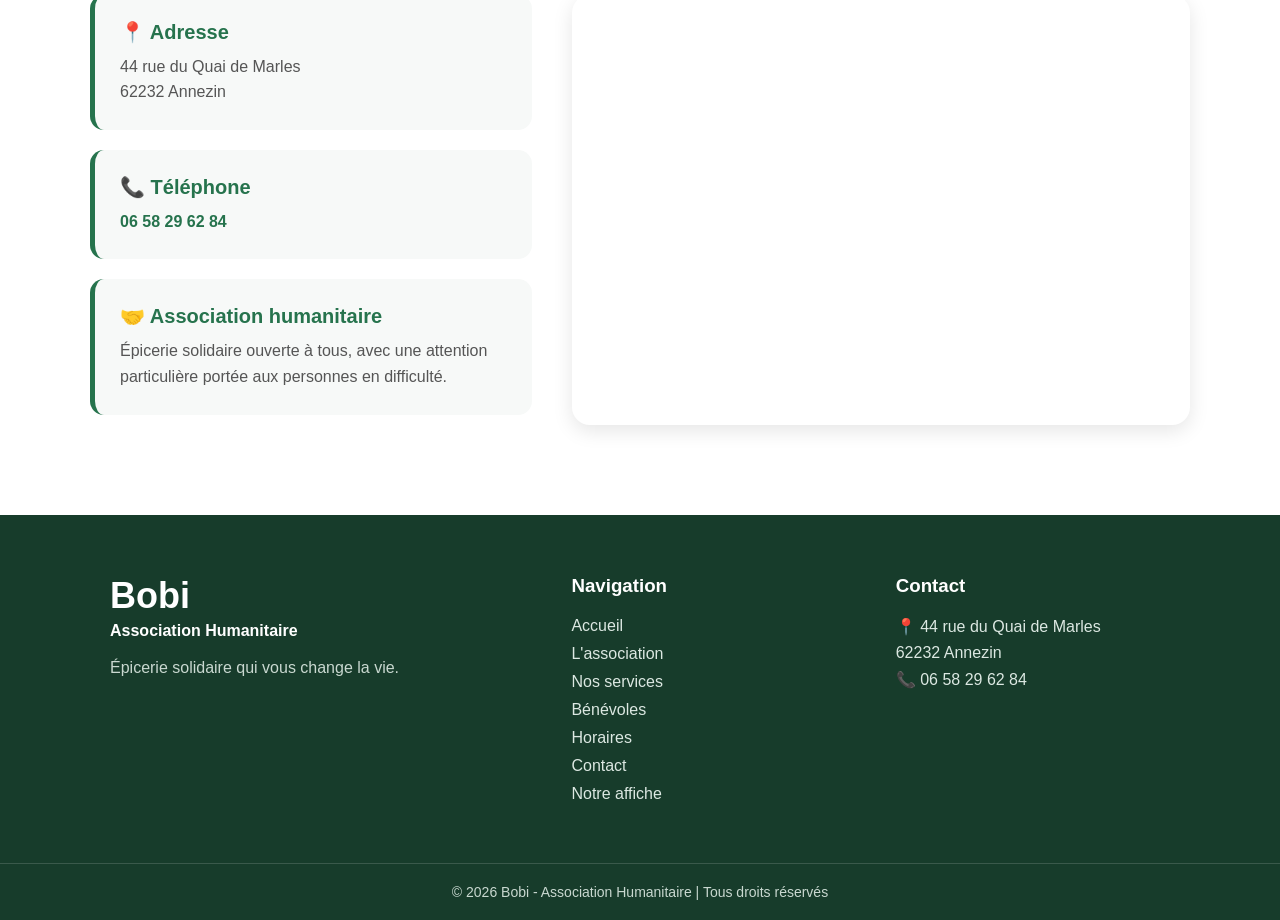
==== commit 9647e147: "Mise à jour du site" ====
--- a/index.html
+++ b/index.html
@@ -33,6 +33,7 @@
         <li><a href="#benevoles">Bénévoles</a></li>
         <li><a href="#horaires">Horaires</a></li>
         <li><a href="#contact">Contact</a></li>
+        <li><a href="affiche.html">Notre affiche</a></li>
     </ul>
 
 </nav>
@@ -64,9 +65,11 @@
                     Découvrir l'association
                 </a>
 
-                <a href="#benevoles" class="btn btn-secondary">
+                <a href="#benevoles" class="btn btn-outline btn-benevole">
                     Devenir bénévole
                 </a>
+
+
 
             </div>
 
@@ -330,6 +333,8 @@
             <a href="#benevoles">Bénévoles</a>
             <a href="#horaires">Horaires</a>
             <a href="#contact">Contact</a>
+            <a href="#Affiche">Notre affiche</a>
+
         </div>
 
         <div class="footer-contact">
--- a/style.css
+++ b/style.css
@@ -128,7 +128,7 @@
 .btn {
     display: inline-block;
 
-    padding: 15px 25px;
+    padding: 35px 25px 5px 25px;
 
     text-decoration: none;
 
@@ -1119,4 +1119,22 @@
     .produits-grid {
         grid-template-columns: 1fr;
     }
+}
+.btn-benevole {
+    padding: 30px 70px;
+    font-size: 28px;
+    min-width: 420px;
+    min-height: 100px;
+
+    display: inline-flex;
+    align-items: center;
+    justify-content: center;
+
+    color: #ecf0ee;
+    border: 3px solid #26734d;
+    border-radius: 12px;
+
+    text-decoration: none;
+    background-color: #237b4b;
+    font-weight: bold;
 }
